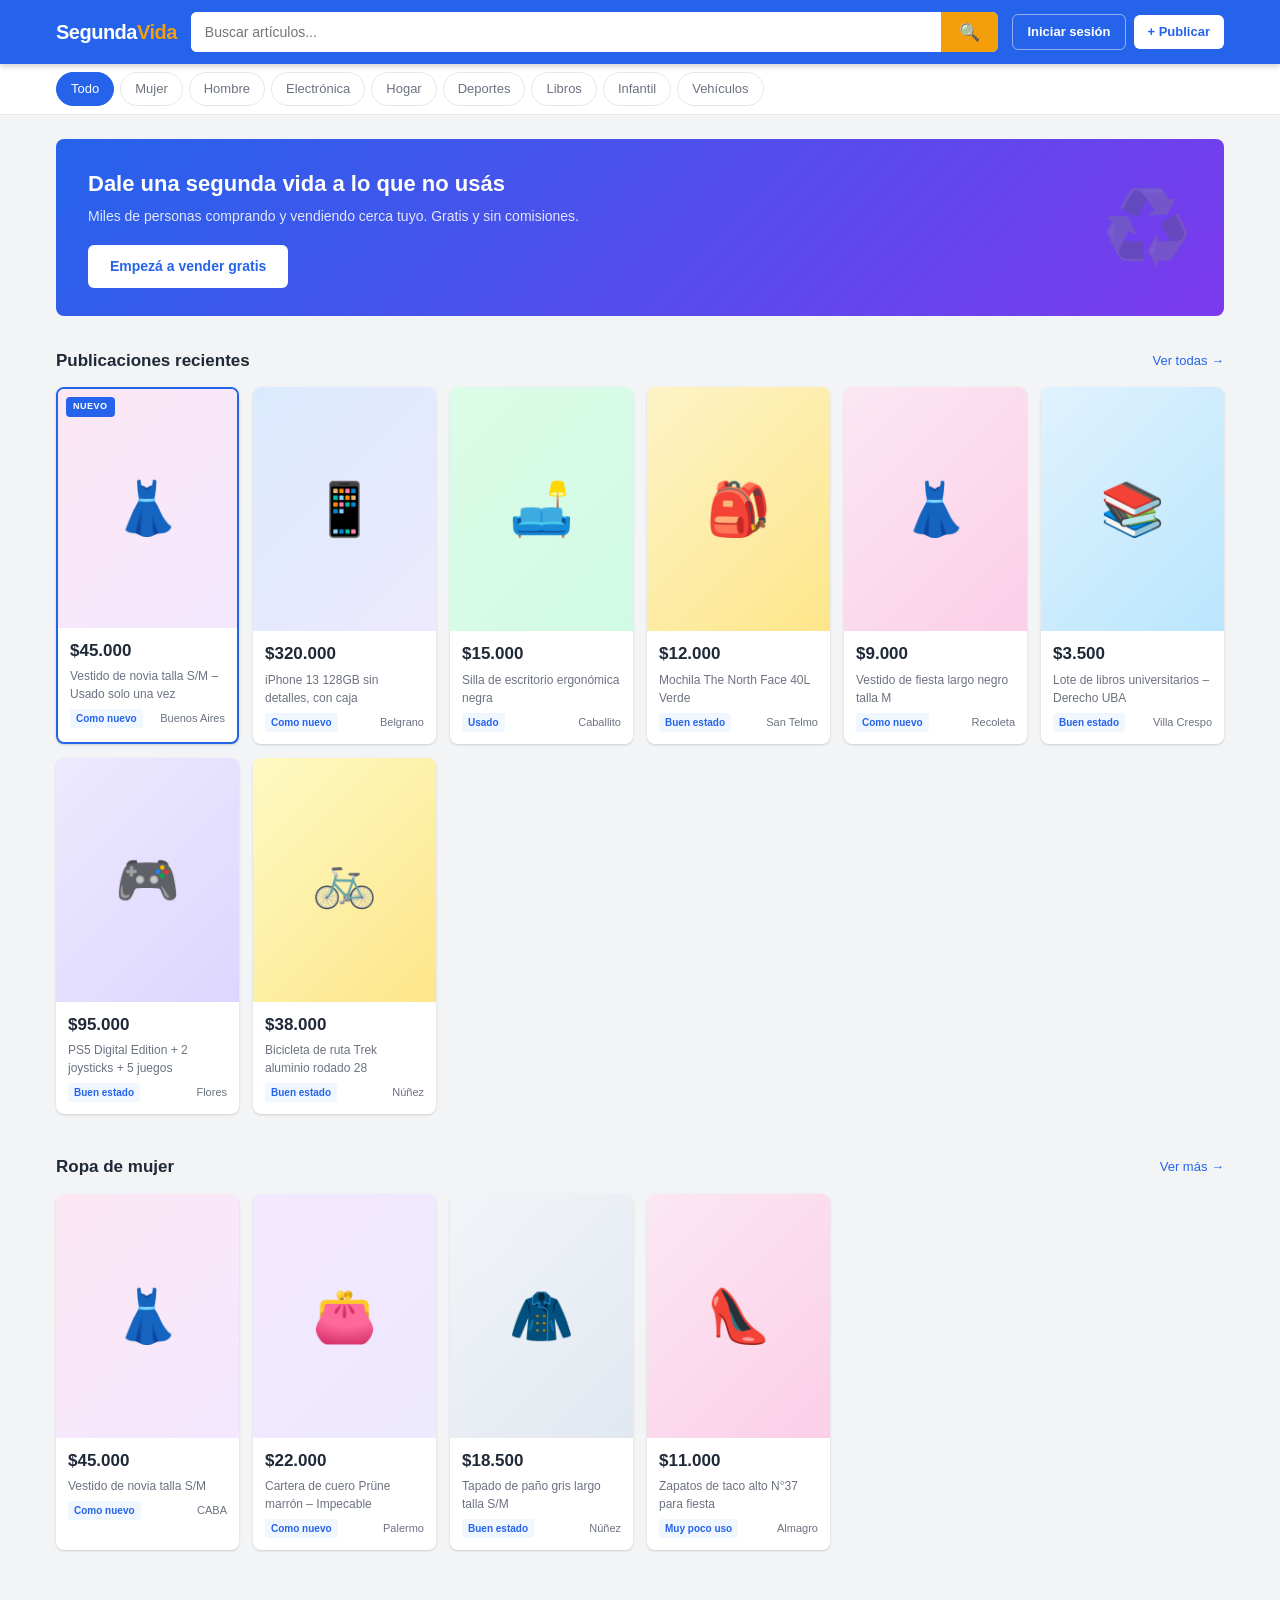
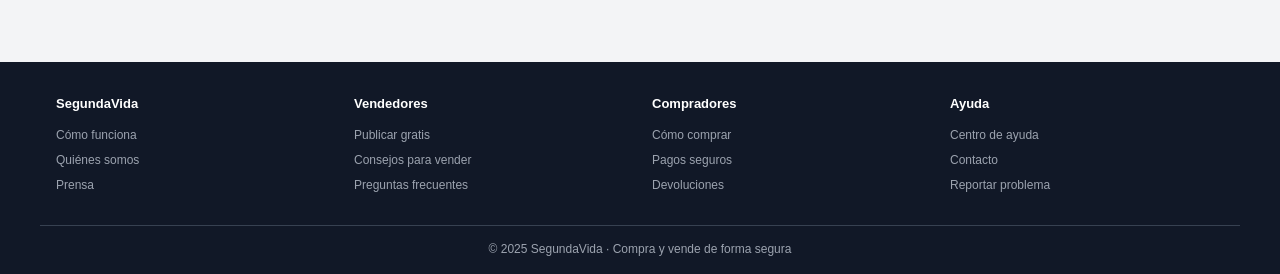
==== index.html @ 28a27d3c "Initial commit: SegundaVida marketplace" ====
<!DOCTYPE html>
<html lang="es">
<head>
  <meta charset="UTF-8">
  <meta name="viewport" content="width=device-width, initial-scale=1.0">
  <title>SegundaVida – Compra y vende lo que no usás</title>
  <link rel="stylesheet" href="css/style.css">
  <link rel="icon" href="data:image/svg+xml,<svg xmlns='http://www.w3.org/2000/svg' viewBox='0 0 100 100'><text y='.9em' font-size='90'>♻</text></svg>">
</head>
<body data-page="index">

  <!-- HEADER -->
  <header class="header">
    <div class="header-inner">
      <a href="index.html" class="logo">Segunda<span>Vida</span></a>
      <div class="search-bar">
        <input type="text" placeholder="Buscar artículos...">
        <button aria-label="Buscar">🔍</button>
      </div>
      <div class="header-actions">
        <a href="#" class="btn-header btn-login">Iniciar sesión</a>
        <a href="publicar.html" class="btn-header btn-publish">+ Publicar</a>
      </div>
    </div>
  </header>

  <!-- CATEGORIES -->
  <nav class="categories" aria-label="Categorías">
    <div class="categories-inner">
      <a href="#" class="category-pill active">Todo</a>
      <a href="#" class="category-pill">Mujer</a>
      <a href="#" class="category-pill">Hombre</a>
      <a href="#" class="category-pill">Electrónica</a>
      <a href="#" class="category-pill">Hogar</a>
      <a href="#" class="category-pill">Deportes</a>
      <a href="#" class="category-pill">Libros</a>
      <a href="#" class="category-pill">Infantil</a>
      <a href="#" class="category-pill">Vehículos</a>
    </div>
  </nav>

  <!-- MAIN -->
  <main class="main">

    <!-- HERO BANNER -->
    <div class="hero-banner">
      <div class="hero-text">
        <h2>Dale una segunda vida a lo que no usás</h2>
        <p>Miles de personas comprando y vendiendo cerca tuyo. Gratis y sin comisiones.</p>
        <a href="publicar.html" class="btn-hero">Empezá a vender gratis</a>
      </div>
      <div class="hero-emoji">♻️</div>
    </div>

    <!-- RECENT LISTINGS -->
    <div class="section-header">
      <h2 class="section-title">Publicaciones recientes</h2>
      <a href="#" class="section-link">Ver todas →</a>
    </div>

    <div class="listing-grid">

      <!-- FEATURED: THE WEDDING DRESS -->
      <a href="vestido.html" class="listing-card featured">
        <div class="card-image-placeholder" style="background: linear-gradient(135deg, #fce7f3 0%, #f3e8ff 100%);">
          👗
        </div>
        <div class="card-body">
          <div class="card-price">$45.000</div>
          <div class="card-title">Vestido de novia talla S/M – Usado solo una vez</div>
          <div class="card-meta">
            <span class="card-condition">Como nuevo</span>
            <span>Buenos Aires</span>
          </div>
        </div>
      </a>

      <a href="#" class="listing-card">
        <div class="card-image-placeholder" style="background: linear-gradient(135deg, #dbeafe 0%, #ede9fe 100%);">📱</div>
        <div class="card-body">
          <div class="card-price">$320.000</div>
          <div class="card-title">iPhone 13 128GB sin detalles, con caja</div>
          <div class="card-meta">
            <span class="card-condition">Como nuevo</span>
            <span>Belgrano</span>
          </div>
        </div>
      </a>

      <a href="#" class="listing-card">
        <div class="card-image-placeholder" style="background: linear-gradient(135deg, #dcfce7 0%, #d1fae5 100%);">🛋️</div>
        <div class="card-body">
          <div class="card-price">$15.000</div>
          <div class="card-title">Silla de escritorio ergonómica negra</div>
          <div class="card-meta">
            <span class="card-condition">Usado</span>
            <span>Caballito</span>
          </div>
        </div>
      </a>

      <a href="#" class="listing-card">
        <div class="card-image-placeholder" style="background: linear-gradient(135deg, #fef3c7 0%, #fde68a 100%);">🎒</div>
        <div class="card-body">
          <div class="card-price">$12.000</div>
          <div class="card-title">Mochila The North Face 40L Verde</div>
          <div class="card-meta">
            <span class="card-condition">Buen estado</span>
            <span>San Telmo</span>
          </div>
        </div>
      </a>

      <a href="#" class="listing-card">
        <div class="card-image-placeholder" style="background: linear-gradient(135deg, #fce7f3 0%, #fbcfe8 100%);">👗</div>
        <div class="card-body">
          <div class="card-price">$9.000</div>
          <div class="card-title">Vestido de fiesta largo negro talla M</div>
          <div class="card-meta">
            <span class="card-condition">Como nuevo</span>
            <span>Recoleta</span>
          </div>
        </div>
      </a>

      <a href="#" class="listing-card">
        <div class="card-image-placeholder" style="background: linear-gradient(135deg, #e0f2fe 0%, #bae6fd 100%);">📚</div>
        <div class="card-body">
          <div class="card-price">$3.500</div>
          <div class="card-title">Lote de libros universitarios – Derecho UBA</div>
          <div class="card-meta">
            <span class="card-condition">Buen estado</span>
            <span>Villa Crespo</span>
          </div>
        </div>
      </a>

      <a href="#" class="listing-card">
        <div class="card-image-placeholder" style="background: linear-gradient(135deg, #ede9fe 0%, #ddd6fe 100%);">🎮</div>
        <div class="card-body">
          <div class="card-price">$95.000</div>
          <div class="card-title">PS5 Digital Edition + 2 joysticks + 5 juegos</div>
          <div class="card-meta">
            <span class="card-condition">Buen estado</span>
            <span>Flores</span>
          </div>
        </div>
      </a>

      <a href="#" class="listing-card">
        <div class="card-image-placeholder" style="background: linear-gradient(135deg, #fef9c3 0%, #fde68a 100%);">🚲</div>
        <div class="card-body">
          <div class="card-price">$38.000</div>
          <div class="card-title">Bicicleta de ruta Trek aluminio rodado 28</div>
          <div class="card-meta">
            <span class="card-condition">Buen estado</span>
            <span>Núñez</span>
          </div>
        </div>
      </a>

    </div>

    <!-- ROPA DE MUJER SECTION -->
    <div class="section-header">
      <h2 class="section-title">Ropa de mujer</h2>
      <a href="#" class="section-link">Ver más →</a>
    </div>

    <div class="listing-grid">

      <a href="vestido.html" class="listing-card">
        <div class="card-image-placeholder" style="background: linear-gradient(135deg, #fce7f3 0%, #f3e8ff 100%);">👗</div>
        <div class="card-body">
          <div class="card-price">$45.000</div>
          <div class="card-title">Vestido de novia talla S/M</div>
          <div class="card-meta">
            <span class="card-condition">Como nuevo</span>
            <span>CABA</span>
          </div>
        </div>
      </a>

      <a href="#" class="listing-card">
        <div class="card-image-placeholder" style="background: linear-gradient(135deg, #f3e8ff 0%, #ede9fe 100%);">👛</div>
        <div class="card-body">
          <div class="card-price">$22.000</div>
          <div class="card-title">Cartera de cuero Prüne marrón – Impecable</div>
          <div class="card-meta">
            <span class="card-condition">Como nuevo</span>
            <span>Palermo</span>
          </div>
        </div>
      </a>

      <a href="#" class="listing-card">
        <div class="card-image-placeholder" style="background: linear-gradient(135deg, #f1f5f9 0%, #e2e8f0 100%);">🧥</div>
        <div class="card-body">
          <div class="card-price">$18.500</div>
          <div class="card-title">Tapado de paño gris largo talla S/M</div>
          <div class="card-meta">
            <span class="card-condition">Buen estado</span>
            <span>Núñez</span>
          </div>
        </div>
      </a>

      <a href="#" class="listing-card">
        <div class="card-image-placeholder" style="background: linear-gradient(135deg, #fce7f3 0%, #fbcfe8 100%);">👠</div>
        <div class="card-body">
          <div class="card-price">$11.000</div>
          <div class="card-title">Zapatos de taco alto N°37 para fiesta</div>
          <div class="card-meta">
            <span class="card-condition">Muy poco uso</span>
            <span>Almagro</span>
          </div>
        </div>
      </a>

    </div>
  </main>

  <!-- FOOTER -->
  <footer class="footer">
    <div class="footer-inner">
      <div class="footer-col">
        <h4>SegundaVida</h4>
        <a href="#">Cómo funciona</a>
        <a href="#">Quiénes somos</a>
        <a href="#">Prensa</a>
      </div>
      <div class="footer-col">
        <h4>Vendedores</h4>
        <a href="publicar.html">Publicar gratis</a>
        <a href="#">Consejos para vender</a>
        <a href="#">Preguntas frecuentes</a>
      </div>
      <div class="footer-col">
        <h4>Compradores</h4>
        <a href="#">Cómo comprar</a>
        <a href="#">Pagos seguros</a>
        <a href="#">Devoluciones</a>
      </div>
      <div class="footer-col">
        <h4>Ayuda</h4>
        <a href="#">Centro de ayuda</a>
        <a href="#">Contacto</a>
        <a href="#">Reportar problema</a>
      </div>
    </div>
    <div class="footer-bottom">
      © 2025 SegundaVida · Compra y vende de forma segura
    </div>
  </footer>

  <script src="js/app.js"></script>
</body>
</html>
---- css/style.css ----
*, *::before, *::after {
  box-sizing: border-box;
  margin: 0;
  padding: 0;
}

:root {
  --primary: #2563eb;
  --primary-dark: #1d4ed8;
  --accent: #f59e0b;
  --like: #ef4444;
  --success: #10b981;
  --text: #1f2937;
  --text-muted: #6b7280;
  --border: #e5e7eb;
  --bg: #f3f4f6;
  --card: #ffffff;
  --radius: 8px;
  --shadow: 0 1px 3px rgba(0,0,0,0.1), 0 1px 2px rgba(0,0,0,0.06);
  --shadow-md: 0 4px 12px rgba(0,0,0,0.1);
}

body {
  font-family: -apple-system, BlinkMacSystemFont, 'Segoe UI', Roboto, sans-serif;
  background: var(--bg);
  color: var(--text);
  line-height: 1.5;
}

/* ── HEADER ─────────────────────────────── */
.header {
  background: var(--primary);
  padding: 12px 0;
  position: sticky;
  top: 0;
  z-index: 100;
  box-shadow: 0 2px 6px rgba(0,0,0,0.2);
}

.header-inner {
  max-width: 1200px;
  margin: 0 auto;
  padding: 0 16px;
  display: flex;
  align-items: center;
  gap: 14px;
}

.logo {
  color: white;
  font-size: 20px;
  font-weight: 800;
  text-decoration: none;
  white-space: nowrap;
  letter-spacing: -0.5px;
}
.logo span { color: var(--accent); }

.search-bar {
  flex: 1;
  display: flex;
  background: white;
  border-radius: 6px;
  overflow: hidden;
  height: 40px;
}
.search-bar input {
  flex: 1;
  border: none;
  padding: 0 14px;
  font-size: 14px;
  outline: none;
  color: var(--text);
}
.search-bar button {
  background: var(--accent);
  border: none;
  padding: 0 18px;
  cursor: pointer;
  font-size: 17px;
}

.header-actions {
  display: flex;
  gap: 8px;
  align-items: center;
}

.btn-header {
  padding: 7px 14px;
  border-radius: 6px;
  border: none;
  cursor: pointer;
  font-size: 13px;
  font-weight: 600;
  text-decoration: none;
  white-space: nowrap;
}
.btn-login {
  background: transparent;
  color: white;
  border: 1px solid rgba(255,255,255,0.5);
}
.btn-login:hover { background: rgba(255,255,255,0.1); }
.btn-publish {
  background: white;
  color: var(--primary);
}
.btn-publish:hover { background: #f0f7ff; }

/* ── CATEGORIES ─────────────────────────── */
.categories {
  background: white;
  border-bottom: 1px solid var(--border);
  overflow-x: auto;
  scrollbar-width: none;
}
.categories::-webkit-scrollbar { display: none; }

.categories-inner {
  max-width: 1200px;
  margin: 0 auto;
  padding: 8px 16px;
  display: flex;
  gap: 6px;
}

.category-pill {
  padding: 6px 14px;
  border-radius: 20px;
  border: 1px solid var(--border);
  background: white;
  cursor: pointer;
  font-size: 13px;
  white-space: nowrap;
  color: var(--text-muted);
  text-decoration: none;
  transition: all 0.18s;
}
.category-pill:hover,
.category-pill.active {
  background: var(--primary);
  color: white;
  border-color: var(--primary);
}

/* ── MAIN ───────────────────────────────── */
.main {
  max-width: 1200px;
  margin: 0 auto;
  padding: 24px 16px;
}

/* ── SECTION HEADER ─────────────────────── */
.section-header {
  display: flex;
  justify-content: space-between;
  align-items: center;
  margin-bottom: 14px;
}
.section-title {
  font-size: 17px;
  font-weight: 700;
}
.section-link {
  font-size: 13px;
  color: var(--primary);
  text-decoration: none;
}
.section-link:hover { text-decoration: underline; }

/* ── HERO BANNER ────────────────────────── */
.hero-banner {
  background: linear-gradient(135deg, #2563eb 0%, #7c3aed 100%);
  border-radius: var(--radius);
  padding: 28px 32px;
  margin-bottom: 32px;
  color: white;
  display: flex;
  align-items: center;
  justify-content: space-between;
  gap: 16px;
}
.hero-text h2 {
  font-size: 22px;
  font-weight: 800;
  margin-bottom: 6px;
}
.hero-text p {
  font-size: 14px;
  opacity: 0.85;
  margin-bottom: 18px;
}
.btn-hero {
  display: inline-block;
  background: white;
  color: var(--primary);
  padding: 11px 22px;
  border-radius: 6px;
  font-weight: 700;
  font-size: 14px;
  text-decoration: none;
  transition: transform 0.15s;
}
.btn-hero:hover { transform: translateY(-1px); }
.hero-emoji { font-size: 72px; opacity: 0.2; user-select: none; }

/* ── LISTING GRID ───────────────────────── */
.listing-grid {
  display: grid;
  grid-template-columns: repeat(auto-fill, minmax(180px, 1fr));
  gap: 14px;
  margin-bottom: 40px;
}

.listing-card {
  background: var(--card);
  border-radius: var(--radius);
  overflow: hidden;
  box-shadow: var(--shadow);
  cursor: pointer;
  text-decoration: none;
  color: var(--text);
  transition: transform 0.2s, box-shadow 0.2s;
  display: block;
  position: relative;
}
.listing-card:hover {
  transform: translateY(-3px);
  box-shadow: var(--shadow-md);
}

.listing-card.featured {
  border: 2px solid var(--primary);
}
.listing-card.featured::before {
  content: "NUEVO";
  position: absolute;
  top: 8px;
  left: 8px;
  background: var(--primary);
  color: white;
  font-size: 9px;
  font-weight: 800;
  letter-spacing: 0.5px;
  padding: 3px 7px;
  border-radius: 4px;
  z-index: 1;
}

.card-image-placeholder {
  width: 100%;
  aspect-ratio: 3/4;
  display: flex;
  align-items: center;
  justify-content: center;
  font-size: 52px;
}

.card-body { padding: 10px 12px 12px; }

.card-price {
  font-size: 17px;
  font-weight: 800;
  color: var(--text);
  margin-bottom: 4px;
}

.card-title {
  font-size: 12px;
  color: var(--text-muted);
  margin-bottom: 6px;
  display: -webkit-box;
  -webkit-line-clamp: 2;
  -webkit-box-orient: vertical;
  overflow: hidden;
}

.card-meta {
  font-size: 11px;
  color: var(--text-muted);
  display: flex;
  justify-content: space-between;
  align-items: center;
}

.card-condition {
  display: inline-block;
  font-size: 10px;
  padding: 2px 6px;
  border-radius: 3px;
  background: #f0f7ff;
  color: var(--primary);
  font-weight: 600;
}

/* ── BREADCRUMB ─────────────────────────── */
.breadcrumb {
  max-width: 1200px;
  margin: 0 auto;
  padding: 14px 16px;
  font-size: 13px;
  color: var(--text-muted);
}
.breadcrumb a {
  color: var(--primary);
  text-decoration: none;
}
.breadcrumb a:hover { text-decoration: underline; }
.breadcrumb span { margin: 0 6px; }

/* ── FORM PAGE ──────────────────────────── */
.form-page {
  max-width: 720px;
  margin: 0 auto;
  padding: 0 16px 40px;
}

.page-title {
  font-size: 22px;
  font-weight: 700;
  margin-bottom: 20px;
}

.form-card {
  background: var(--card);
  border-radius: var(--radius);
  padding: 22px;
  margin-bottom: 14px;
  box-shadow: var(--shadow);
}
.form-card h3 {
  font-size: 15px;
  font-weight: 700;
  margin-bottom: 18px;
  padding-bottom: 10px;
  border-bottom: 1px solid var(--border);
}

.form-group { margin-bottom: 18px; }
.form-group:last-child { margin-bottom: 0; }

.form-label {
  display: block;
  font-size: 13px;
  font-weight: 600;
  color: var(--text);
  margin-bottom: 6px;
}
.required-mark { color: var(--like); }

.form-input,
.form-select,
.form-textarea {
  width: 100%;
  padding: 10px 13px;
  border: 1px solid var(--border);
  border-radius: 6px;
  font-size: 14px;
  color: var(--text);
  background: white;
  transition: border-color 0.2s, box-shadow 0.2s;
  font-family: inherit;
}
.form-input:focus,
.form-select:focus,
.form-textarea:focus {
  outline: none;
  border-color: var(--primary);
  box-shadow: 0 0 0 3px rgba(37,99,235,0.1);
}
.form-textarea {
  resize: vertical;
  min-height: 110px;
}

.form-hint {
  font-size: 11px;
  color: var(--text-muted);
  margin-top: 4px;
}

.price-input-wrap {
  display: flex;
  align-items: center;
  border: 1px solid var(--border);
  border-radius: 6px;
  overflow: hidden;
  background: white;
  transition: border-color 0.2s, box-shadow 0.2s;
}
.price-input-wrap:focus-within {
  border-color: var(--primary);
  box-shadow: 0 0 0 3px rgba(37,99,235,0.1);
}
.price-currency {
  padding: 10px 12px;
  background: var(--bg);
  color: var(--text-muted);
  font-size: 14px;
  font-weight: 600;
  border-right: 1px solid var(--border);
}
.price-input-wrap .form-input {
  border: none;
  box-shadow: none;
}
.price-input-wrap .form-input:focus { box-shadow: none; }

/* PHOTO UPLOAD */
.photo-upload-grid {
  display: grid;
  grid-template-columns: repeat(4, 1fr);
  gap: 10px;
}

.photo-slot {
  aspect-ratio: 3/4;
  border: 2px dashed var(--border);
  border-radius: 6px;
  display: flex;
  flex-direction: column;
  align-items: center;
  justify-content: center;
  cursor: pointer;
  transition: all 0.2s;
  position: relative;
  overflow: hidden;
  background: var(--bg);
}
.photo-slot:hover {
  border-color: var(--primary);
  background: #f0f7ff;
}
.photo-slot.has-photo {
  border-style: solid;
  border-color: var(--border);
}
.photo-slot img {
  width: 100%;
  height: 100%;
  object-fit: cover;
  position: absolute;
  inset: 0;
}
.photo-slot-icon { font-size: 24px; margin-bottom: 4px; }
.photo-slot-text { font-size: 10px; color: var(--text-muted); text-align: center; line-height: 1.3; }
.photo-slot:first-child .photo-slot-text::after {
  content: "\A(principal)";
  white-space: pre;
  display: block;
  font-weight: 700;
  color: var(--primary);
}
.photo-input { display: none; }

/* CONDITION OPTIONS */
.condition-options {
  display: flex;
  gap: 8px;
  flex-wrap: wrap;
}
.condition-option { flex: 1; min-width: 100px; }
.condition-option input[type="radio"] { display: none; }
.condition-option label {
  display: block;
  padding: 9px 12px;
  border: 1.5px solid var(--border);
  border-radius: 6px;
  cursor: pointer;
  text-align: center;
  font-size: 13px;
  transition: all 0.18s;
}
.condition-option input:checked + label {
  border-color: var(--primary);
  background: #eff6ff;
  color: var(--primary);
  font-weight: 700;
}

/* SUBMIT BUTTON */
.btn-submit {
  width: 100%;
  padding: 15px;
  background: var(--primary);
  color: white;
  border: none;
  border-radius: 8px;
  font-size: 15px;
  font-weight: 700;
  cursor: pointer;
  transition: background 0.2s, transform 0.1s;
  margin-top: 6px;
}
.btn-submit:hover { background: var(--primary-dark); }
.btn-submit:active { transform: scale(0.99); }

/* ── LISTING DETAIL ─────────────────────── */
.listing-detail-wrap {
  max-width: 1200px;
  margin: 0 auto;
  padding: 0 16px 48px;
}

.listing-detail {
  display: grid;
  grid-template-columns: 1fr 370px;
  gap: 24px;
  align-items: start;
}

/* Gallery */
.gallery-main {
  width: 100%;
  aspect-ratio: 4/5;
  border-radius: var(--radius);
  overflow: hidden;
  background: #f0f0f0;
  margin-bottom: 10px;
  cursor: zoom-in;
}
.gallery-main img {
  width: 100%;
  height: 100%;
  object-fit: cover;
  transition: transform 0.3s;
}
.gallery-main:hover img { transform: scale(1.03); }

.gallery-thumbs {
  display: flex;
  gap: 8px;
}
.gallery-thumb {
  width: 68px;
  height: 85px;
  border-radius: 5px;
  overflow: hidden;
  cursor: pointer;
  border: 2px solid transparent;
  transition: border-color 0.18s;
  flex-shrink: 0;
}
.gallery-thumb.active { border-color: var(--primary); }
.gallery-thumb img {
  width: 100%;
  height: 100%;
  object-fit: cover;
}
.gallery-thumb-placeholder {
  width: 100%;
  height: 100%;
  display: flex;
  align-items: center;
  justify-content: center;
  font-size: 24px;
}

/* Listing info card */
.listing-info-card {
  background: var(--card);
  border-radius: var(--radius);
  padding: 22px;
  box-shadow: var(--shadow);
  position: sticky;
  top: 78px;
}

.listing-price {
  font-size: 30px;
  font-weight: 800;
  color: var(--text);
  margin-bottom: 4px;
}
.listing-title {
  font-size: 18px;
  font-weight: 600;
  color: var(--text);
  margin-bottom: 10px;
  line-height: 1.4;
}

.listing-meta-row {
  display: flex;
  gap: 14px;
  font-size: 13px;
  color: var(--text-muted);
  margin-bottom: 14px;
  flex-wrap: wrap;
}
.listing-meta-row span { display: flex; align-items: center; gap: 4px; }

.listing-stats {
  display: flex;
  gap: 16px;
  font-size: 12px;
  color: var(--text-muted);
  margin-bottom: 16px;
  padding-bottom: 16px;
  border-bottom: 1px solid var(--border);
}
.listing-stats strong { color: var(--text); font-weight: 700; }

.listing-condition-badge {
  display: inline-block;
  padding: 4px 12px;
  background: #eff6ff;
  color: var(--primary);
  border-radius: 20px;
  font-size: 12px;
  font-weight: 600;
  margin-bottom: 16px;
}

.btn-contact {
  display: block;
  width: 100%;
  padding: 13px;
  background: var(--primary);
  color: white;
  border: none;
  border-radius: 8px;
  font-size: 15px;
  font-weight: 700;
  cursor: pointer;
  text-align: center;
  text-decoration: none;
  margin-bottom: 9px;
  transition: background 0.2s;
}
.btn-contact:hover { background: var(--primary-dark); }

.btn-favorite {
  display: flex;
  align-items: center;
  justify-content: center;
  gap: 8px;
  width: 100%;
  padding: 11px;
  background: white;
  color: var(--text);
  border: 1.5px solid var(--border);
  border-radius: 8px;
  font-size: 14px;
  font-weight: 600;
  cursor: pointer;
  transition: all 0.2s;
  margin-bottom: 9px;
}
.btn-favorite:hover { border-color: var(--like); color: var(--like); }
.btn-favorite.active {
  color: var(--like);
  border-color: var(--like);
  background: #fff5f5;
}
.heart-icon { font-size: 17px; transition: transform 0.3s; }
.btn-favorite.active .heart-icon { transform: scale(1.15); }

.btn-share {
  display: flex;
  align-items: center;
  justify-content: center;
  gap: 6px;
  width: 100%;
  padding: 10px;
  background: white;
  color: var(--text-muted);
  border: 1px solid var(--border);
  border-radius: 8px;
  font-size: 13px;
  cursor: pointer;
  transition: all 0.2s;
}
.btn-share:hover { color: var(--primary); border-color: var(--primary); }

/* Seller card */
.seller-card {
  background: var(--card);
  border-radius: var(--radius);
  padding: 18px 22px;
  box-shadow: var(--shadow);
  margin-top: 14px;
}
.seller-info {
  display: flex;
  align-items: center;
  gap: 12px;
  margin-bottom: 10px;
}
.seller-avatar {
  width: 46px;
  height: 46px;
  border-radius: 50%;
  background: linear-gradient(135deg, #667eea, #764ba2);
  display: flex;
  align-items: center;
  justify-content: center;
  font-size: 22px;
  color: white;
  font-weight: 700;
  flex-shrink: 0;
}
.seller-name { font-size: 14px; font-weight: 700; }
.seller-meta { font-size: 12px; color: var(--text-muted); }
.seller-rating { color: var(--accent); font-size: 13px; margin-top: 2px; }

.seller-badge {
  display: inline-flex;
  align-items: center;
  gap: 5px;
  font-size: 12px;
  color: var(--success);
  font-weight: 600;
  padding: 4px 10px;
  background: #ecfdf5;
  border-radius: 20px;
}

/* Description */
.description-section {
  background: var(--card);
  border-radius: var(--radius);
  padding: 22px;
  box-shadow: var(--shadow);
  margin-top: 20px;
}
.description-section h3 {
  font-size: 16px;
  font-weight: 700;
  margin-bottom: 14px;
}
.description-section p {
  font-size: 14px;
  line-height: 1.8;
  color: var(--text);
  white-space: pre-line;
}

.details-table {
  width: 100%;
  border-collapse: collapse;
  margin-top: 20px;
}
.details-table td {
  padding: 9px 0;
  font-size: 13px;
  border-bottom: 1px solid var(--border);
}
.details-table td:first-child {
  color: var(--text-muted);
  width: 40%;
}
.details-table td:last-child { font-weight: 500; }

/* Related listings */
.related-section {
  margin-top: 36px;
}
.related-section .section-title { margin-bottom: 14px; }

/* ── CHAT MODAL ─────────────────────────── */
.modal-overlay {
  display: none;
  position: fixed;
  inset: 0;
  background: rgba(0,0,0,0.5);
  z-index: 1000;
  align-items: flex-end;
  justify-content: center;
}
.modal-overlay.open { display: flex; }

.chat-modal {
  background: white;
  border-radius: 16px 16px 0 0;
  width: 100%;
  max-width: 500px;
  padding: 24px;
  animation: slideUp 0.28s ease;
}
@keyframes slideUp {
  from { transform: translateY(100%); }
  to   { transform: translateY(0); }
}
.chat-modal-header {
  display: flex;
  justify-content: space-between;
  align-items: flex-start;
  margin-bottom: 6px;
}
.chat-modal-header h3 { font-size: 17px; font-weight: 700; }
.btn-close-modal {
  background: none;
  border: none;
  font-size: 22px;
  cursor: pointer;
  color: var(--text-muted);
  line-height: 1;
}
.chat-modal p { font-size: 13px; color: var(--text-muted); margin-bottom: 16px; }
.chat-message-input {
  width: 100%;
  padding: 11px;
  border: 1px solid var(--border);
  border-radius: 8px;
  font-size: 14px;
  font-family: inherit;
  resize: none;
  height: 90px;
  margin-bottom: 12px;
}
.chat-message-input:focus { outline: none; border-color: var(--primary); }
.chat-modal-actions { display: flex; gap: 10px; }
.btn-cancel {
  flex: 1;
  padding: 11px;
  background: white;
  border: 1px solid var(--border);
  border-radius: 8px;
  font-size: 14px;
  cursor: pointer;
  font-weight: 600;
}
.btn-send {
  flex: 2;
  padding: 11px;
  background: var(--primary);
  color: white;
  border: none;
  border-radius: 8px;
  font-size: 14px;
  cursor: pointer;
  font-weight: 700;
}

/* ── SUCCESS OVERLAY ────────────────────── */
.success-overlay {
  display: none;
  position: fixed;
  inset: 0;
  background: white;
  z-index: 2000;
  flex-direction: column;
  align-items: center;
  justify-content: center;
  text-align: center;
  padding: 32px;
}
.success-overlay.show { display: flex; }

.success-icon {
  font-size: 80px;
  margin-bottom: 20px;
  animation: bounceIn 0.5s cubic-bezier(.36,.07,.19,.97);
}
@keyframes bounceIn {
  0%   { transform: scale(0) rotate(-10deg); }
  60%  { transform: scale(1.25) rotate(5deg); }
  100% { transform: scale(1) rotate(0deg); }
}
.success-title {
  font-size: 26px;
  font-weight: 800;
  margin-bottom: 10px;
}
.success-subtitle {
  font-size: 15px;
  color: var(--text-muted);
  max-width: 380px;
  margin-bottom: 28px;
  line-height: 1.6;
}
.btn-view-listing {
  padding: 14px 36px;
  background: var(--primary);
  color: white;
  border: none;
  border-radius: 8px;
  font-size: 15px;
  font-weight: 700;
  cursor: pointer;
  text-decoration: none;
  display: inline-block;
  transition: background 0.2s;
}
.btn-view-listing:hover { background: var(--primary-dark); }

/* ── FOOTER ─────────────────────────────── */
.footer {
  background: #111827;
  color: #9ca3af;
  padding: 32px 0 16px;
  margin-top: 48px;
}
.footer-inner {
  max-width: 1200px;
  margin: 0 auto;
  padding: 0 16px;
  display: grid;
  grid-template-columns: repeat(auto-fit, minmax(140px, 1fr));
  gap: 24px;
  margin-bottom: 24px;
}
.footer-col h4 {
  color: white;
  font-size: 13px;
  font-weight: 700;
  margin-bottom: 12px;
}
.footer-col a {
  display: block;
  color: #9ca3af;
  font-size: 12px;
  text-decoration: none;
  margin-bottom: 7px;
}
.footer-col a:hover { color: white; }
.footer-bottom {
  max-width: 1200px;
  margin: 0 auto;
  padding: 14px 16px 0;
  border-top: 1px solid #374151;
  font-size: 12px;
  text-align: center;
}

/* ── TOAST ──────────────────────────────── */
.toast {
  position: fixed;
  bottom: 24px;
  left: 50%;
  transform: translateX(-50%);
  background: #1f2937;
  color: white;
  padding: 12px 20px;
  border-radius: 8px;
  font-size: 13px;
  font-weight: 500;
  z-index: 9999;
  animation: fadeInUp 0.3s ease;
  max-width: 90vw;
  text-align: center;
  pointer-events: none;
}
@keyframes fadeInUp {
  from { opacity: 0; transform: translateX(-50%) translateY(10px); }
  to   { opacity: 1; transform: translateX(-50%) translateY(0); }
}

/* ── RESPONSIVE ─────────────────────────── */
@media (max-width: 900px) {
  .listing-detail {
    grid-template-columns: 1fr;
  }
  .listing-info-card { position: static; }
}

@media (max-width: 600px) {
  .hero-banner { flex-direction: column; text-align: center; }
  .hero-emoji { display: none; }
  .listing-grid { grid-template-columns: repeat(2, 1fr); }
  .photo-upload-grid { grid-template-columns: repeat(2, 1fr); }
  .header-actions .btn-login { display: none; }
  .condition-options { flex-direction: column; }
  .condition-option { min-width: auto; }
}
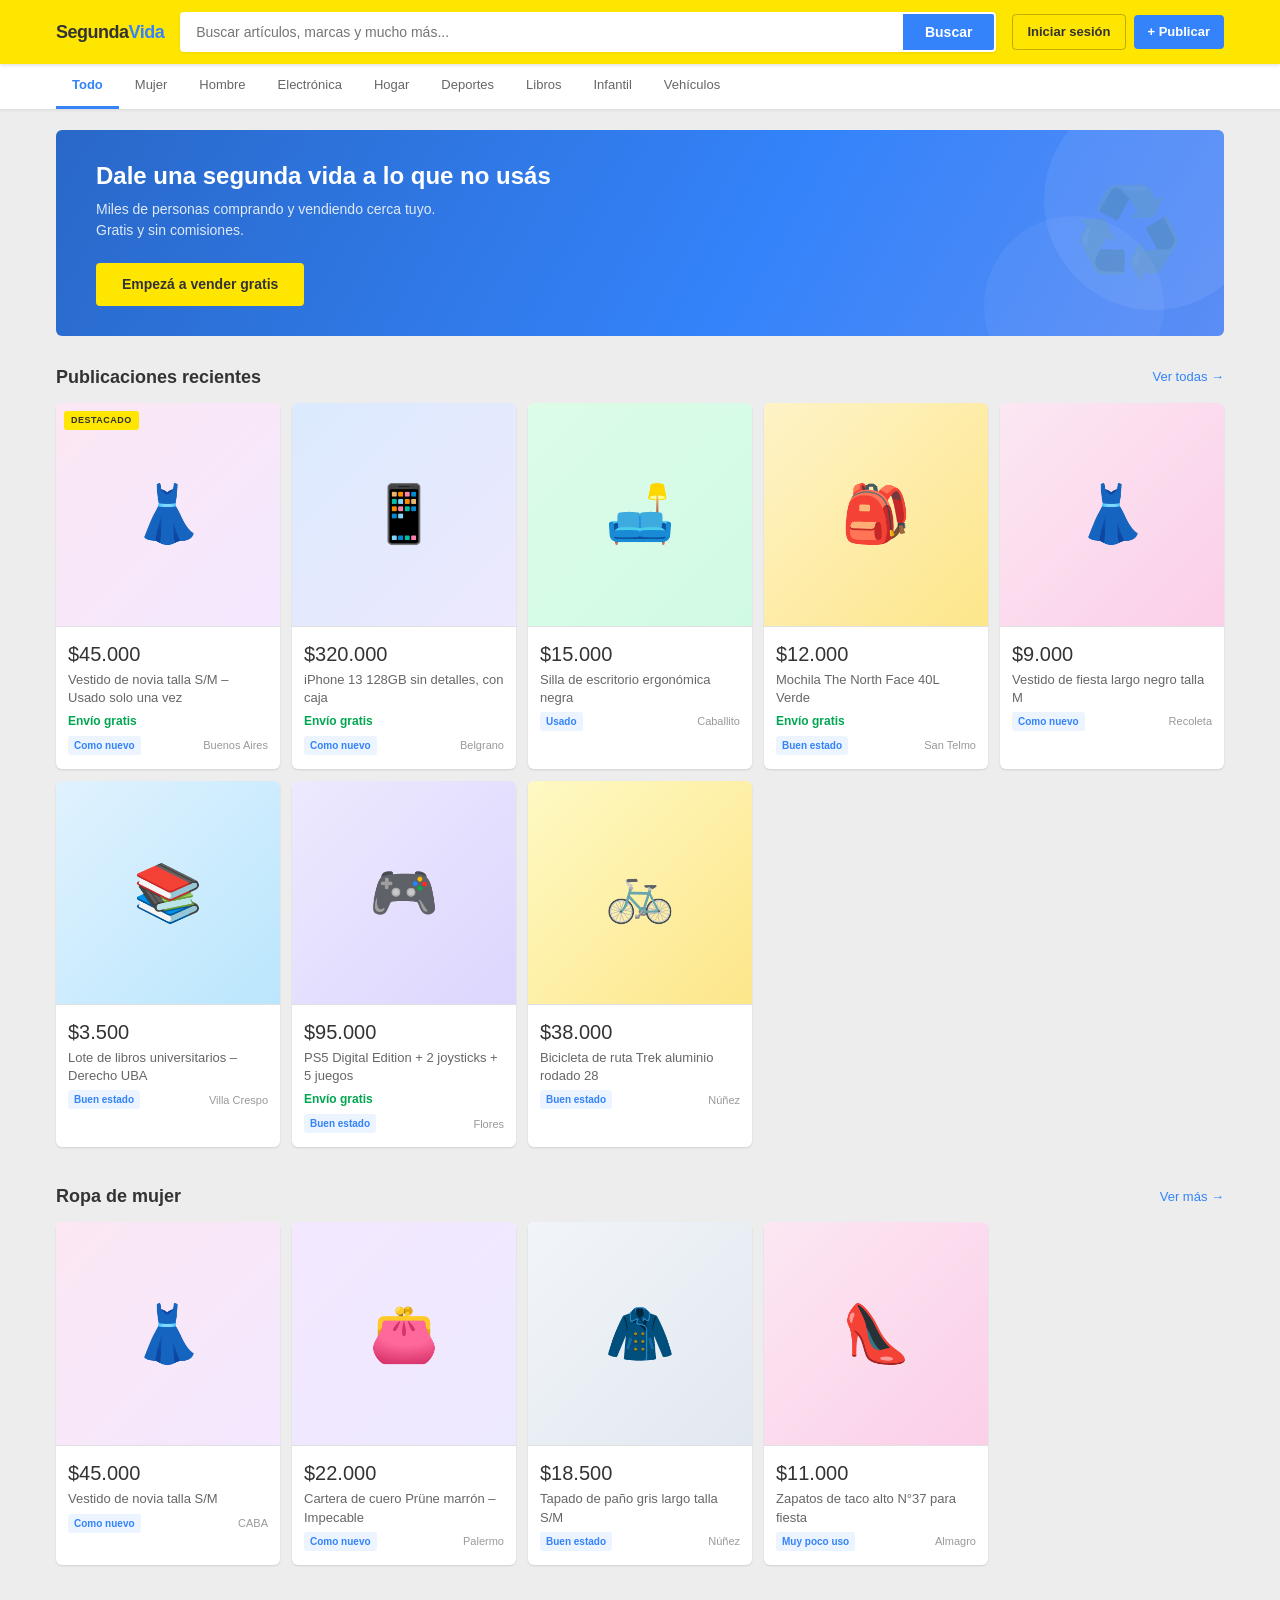
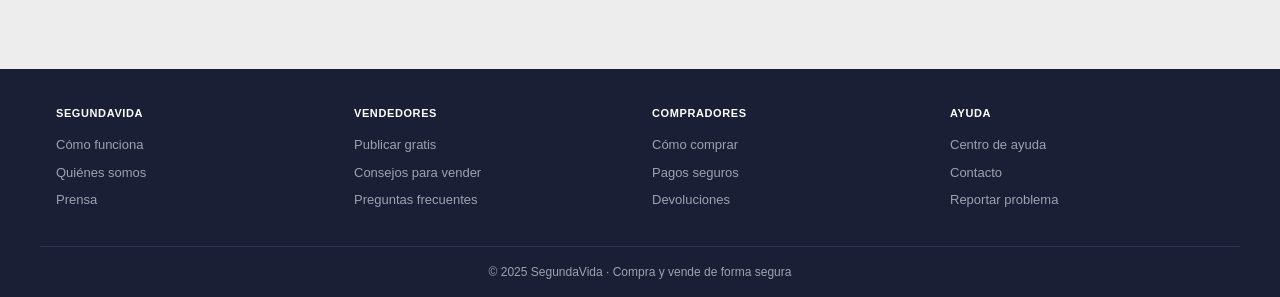
==== commit 8751c78d: "UI overhaul: MercadoLibre-inspired redesign - Yellow header, blue CTAs, green shipping labels - Cate" ====
--- a/index.html
+++ b/index.html
@@ -14,8 +14,8 @@
     <div class="header-inner">
       <a href="index.html" class="logo">Segunda<span>Vida</span></a>
       <div class="search-bar">
-        <input type="text" placeholder="Buscar artículos...">
-        <button aria-label="Buscar">🔍</button>
+        <input type="text" placeholder="Buscar artículos, marcas y mucho más...">
+        <button aria-label="Buscar">Buscar</button>
       </div>
       <div class="header-actions">
         <a href="#" class="btn-header btn-login">Iniciar sesión</a>
@@ -62,12 +62,11 @@
 
       <!-- FEATURED: THE WEDDING DRESS -->
       <a href="vestido.html" class="listing-card featured">
-        <div class="card-image-placeholder" style="background: linear-gradient(135deg, #fce7f3 0%, #f3e8ff 100%);">
-          👗
-        </div>
+        <div class="card-image-placeholder" style="background: linear-gradient(135deg, #fce7f3 0%, #f3e8ff 100%);">👗</div>
         <div class="card-body">
           <div class="card-price">$45.000</div>
           <div class="card-title">Vestido de novia talla S/M – Usado solo una vez</div>
+          <div class="card-shipping">Envío gratis</div>
           <div class="card-meta">
             <span class="card-condition">Como nuevo</span>
             <span>Buenos Aires</span>
@@ -80,6 +79,7 @@
         <div class="card-body">
           <div class="card-price">$320.000</div>
           <div class="card-title">iPhone 13 128GB sin detalles, con caja</div>
+          <div class="card-shipping">Envío gratis</div>
           <div class="card-meta">
             <span class="card-condition">Como nuevo</span>
             <span>Belgrano</span>
@@ -104,6 +104,7 @@
         <div class="card-body">
           <div class="card-price">$12.000</div>
           <div class="card-title">Mochila The North Face 40L Verde</div>
+          <div class="card-shipping">Envío gratis</div>
           <div class="card-meta">
             <span class="card-condition">Buen estado</span>
             <span>San Telmo</span>
@@ -140,6 +141,7 @@
         <div class="card-body">
           <div class="card-price">$95.000</div>
           <div class="card-title">PS5 Digital Edition + 2 joysticks + 5 juegos</div>
+          <div class="card-shipping">Envío gratis</div>
           <div class="card-meta">
             <span class="card-condition">Buen estado</span>
             <span>Flores</span>
--- a/css/style.css
+++ b/css/style.css
@@ -5,19 +5,22 @@
 }
 
 :root {
-  --primary: #2563eb;
-  --primary-dark: #1d4ed8;
-  --accent: #f59e0b;
-  --like: #ef4444;
-  --success: #10b981;
-  --text: #1f2937;
-  --text-muted: #6b7280;
-  --border: #e5e7eb;
-  --bg: #f3f4f6;
-  --card: #ffffff;
-  --radius: 8px;
-  --shadow: 0 1px 3px rgba(0,0,0,0.1), 0 1px 2px rgba(0,0,0,0.06);
-  --shadow-md: 0 4px 12px rgba(0,0,0,0.1);
+  --yellow:      #FFE600;
+  --yellow-dark: #ECD900;
+  --blue:        #3483FA;
+  --blue-dark:   #2968C8;
+  --blue-light:  #EBF4FF;
+  --green:       #00A650;
+  --red:         #F23D4F;
+  --text:        #333333;
+  --text-muted:  #666666;
+  --text-light:  #999999;
+  --border:      #E0E0E0;
+  --bg:          #EDEDED;
+  --card:        #FFFFFF;
+  --radius:      6px;
+  --shadow:      0 1px 2px rgba(0,0,0,0.12);
+  --shadow-md:   0 4px 14px rgba(0,0,0,0.14);
 }
 
 body {
@@ -25,16 +28,17 @@
   background: var(--bg);
   color: var(--text);
   line-height: 1.5;
+  font-size: 14px;
 }
 
 /* ── HEADER ─────────────────────────────── */
 .header {
-  background: var(--primary);
+  background: var(--yellow);
   padding: 12px 0;
   position: sticky;
   top: 0;
   z-index: 100;
-  box-shadow: 0 2px 6px rgba(0,0,0,0.2);
+  box-shadow: 0 1px 4px rgba(0,0,0,0.15);
 }
 
 .header-inner {
@@ -43,27 +47,32 @@
   padding: 0 16px;
   display: flex;
   align-items: center;
-  gap: 14px;
+  gap: 16px;
 }
 
 .logo {
-  color: white;
-  font-size: 20px;
+  color: var(--text);
+  font-size: 18px;
   font-weight: 800;
   text-decoration: none;
   white-space: nowrap;
   letter-spacing: -0.5px;
-}
-.logo span { color: var(--accent); }
+  flex-shrink: 0;
+}
+.logo span { color: var(--blue); }
 
 .search-bar {
   flex: 1;
   display: flex;
   background: white;
-  border-radius: 6px;
+  border-radius: 4px;
   overflow: hidden;
   height: 40px;
-}
+  border: 2px solid transparent;
+  transition: border-color 0.2s;
+  box-shadow: 0 1px 3px rgba(0,0,0,0.08);
+}
+.search-bar:focus-within { border-color: var(--blue); }
 .search-bar input {
   flex: 1;
   border: none;
@@ -73,40 +82,46 @@
   color: var(--text);
 }
 .search-bar button {
-  background: var(--accent);
+  background: var(--blue);
   border: none;
-  padding: 0 18px;
-  cursor: pointer;
-  font-size: 17px;
-}
+  padding: 0 22px;
+  cursor: pointer;
+  font-size: 14px;
+  font-weight: 600;
+  color: white;
+  transition: background 0.2s;
+  white-space: nowrap;
+}
+.search-bar button:hover { background: var(--blue-dark); }
 
 .header-actions {
   display: flex;
   gap: 8px;
   align-items: center;
-}
-
+  flex-shrink: 0;
+}
 .btn-header {
   padding: 7px 14px;
-  border-radius: 6px;
+  border-radius: 4px;
   border: none;
   cursor: pointer;
   font-size: 13px;
   font-weight: 600;
   text-decoration: none;
   white-space: nowrap;
+  transition: all 0.18s;
 }
 .btn-login {
   background: transparent;
+  color: var(--text);
+  border: 1px solid rgba(0,0,0,0.25);
+}
+.btn-login:hover { background: rgba(0,0,0,0.06); }
+.btn-publish {
+  background: var(--blue);
   color: white;
-  border: 1px solid rgba(255,255,255,0.5);
-}
-.btn-login:hover { background: rgba(255,255,255,0.1); }
-.btn-publish {
-  background: white;
-  color: var(--primary);
-}
-.btn-publish:hover { background: #f0f7ff; }
+}
+.btn-publish:hover { background: var(--blue-dark); }
 
 /* ── CATEGORIES ─────────────────────────── */
 .categories {
@@ -114,41 +129,45 @@
   border-bottom: 1px solid var(--border);
   overflow-x: auto;
   scrollbar-width: none;
+  box-shadow: 0 1px 3px rgba(0,0,0,0.06);
 }
 .categories::-webkit-scrollbar { display: none; }
 
 .categories-inner {
   max-width: 1200px;
   margin: 0 auto;
-  padding: 8px 16px;
-  display: flex;
-  gap: 6px;
-}
-
+  padding: 0 16px;
+  display: flex;
+  gap: 0;
+}
 .category-pill {
-  padding: 6px 14px;
-  border-radius: 20px;
-  border: 1px solid var(--border);
-  background: white;
+  padding: 11px 16px;
+  border-bottom: 3px solid transparent;
+  background: transparent;
   cursor: pointer;
   font-size: 13px;
   white-space: nowrap;
   color: var(--text-muted);
   text-decoration: none;
   transition: all 0.18s;
-}
-.category-pill:hover,
+  font-weight: 500;
+  border-radius: 0;
+}
+.category-pill:hover {
+  color: var(--blue);
+  border-bottom-color: var(--blue);
+}
 .category-pill.active {
-  background: var(--primary);
-  color: white;
-  border-color: var(--primary);
+  color: var(--blue);
+  border-bottom-color: var(--blue);
+  font-weight: 600;
 }
 
 /* ── MAIN ───────────────────────────────── */
 .main {
   max-width: 1200px;
   margin: 0 auto;
-  padding: 24px 16px;
+  padding: 20px 16px;
 }
 
 /* ── SECTION HEADER ─────────────────────── */
@@ -156,61 +175,97 @@
   display: flex;
   justify-content: space-between;
   align-items: center;
-  margin-bottom: 14px;
+  margin-bottom: 12px;
 }
 .section-title {
-  font-size: 17px;
-  font-weight: 700;
+  font-size: 18px;
+  font-weight: 700;
+  color: var(--text);
 }
 .section-link {
   font-size: 13px;
-  color: var(--primary);
+  color: var(--blue);
   text-decoration: none;
+  font-weight: 500;
 }
 .section-link:hover { text-decoration: underline; }
 
 /* ── HERO BANNER ────────────────────────── */
 .hero-banner {
-  background: linear-gradient(135deg, #2563eb 0%, #7c3aed 100%);
+  background: linear-gradient(120deg, #2968C8 0%, #3483FA 60%, #5B8DF5 100%);
   border-radius: var(--radius);
-  padding: 28px 32px;
-  margin-bottom: 32px;
+  padding: 30px 40px;
+  margin-bottom: 28px;
   color: white;
   display: flex;
   align-items: center;
   justify-content: space-between;
   gap: 16px;
+  overflow: hidden;
+  position: relative;
+}
+.hero-banner::before {
+  content: '';
+  position: absolute;
+  right: -40px;
+  top: -40px;
+  width: 220px;
+  height: 220px;
+  background: rgba(255,255,255,0.07);
+  border-radius: 50%;
+  pointer-events: none;
+}
+.hero-banner::after {
+  content: '';
+  position: absolute;
+  right: 60px;
+  bottom: -60px;
+  width: 180px;
+  height: 180px;
+  background: rgba(255,255,255,0.05);
+  border-radius: 50%;
+  pointer-events: none;
 }
 .hero-text h2 {
-  font-size: 22px;
+  font-size: 24px;
   font-weight: 800;
-  margin-bottom: 6px;
+  margin-bottom: 8px;
+  line-height: 1.3;
 }
 .hero-text p {
   font-size: 14px;
   opacity: 0.85;
-  margin-bottom: 18px;
+  margin-bottom: 22px;
+  max-width: 380px;
 }
 .btn-hero {
   display: inline-block;
-  background: white;
-  color: var(--primary);
-  padding: 11px 22px;
-  border-radius: 6px;
+  background: var(--yellow);
+  color: var(--text);
+  padding: 11px 26px;
+  border-radius: 4px;
   font-weight: 700;
   font-size: 14px;
   text-decoration: none;
-  transition: transform 0.15s;
-}
-.btn-hero:hover { transform: translateY(-1px); }
-.hero-emoji { font-size: 72px; opacity: 0.2; user-select: none; }
+  transition: background 0.15s, transform 0.15s;
+  position: relative;
+  z-index: 1;
+}
+.btn-hero:hover { background: var(--yellow-dark); transform: translateY(-1px); }
+.hero-emoji {
+  font-size: 88px;
+  opacity: 0.15;
+  user-select: none;
+  position: relative;
+  z-index: 1;
+}
 
 /* ── LISTING GRID ───────────────────────── */
 .listing-grid {
   display: grid;
-  grid-template-columns: repeat(auto-fill, minmax(180px, 1fr));
-  gap: 14px;
-  margin-bottom: 40px;
+  grid-template-columns: repeat(auto-fill, minmax(200px, 1fr));
+  gap: 12px;
+  margin-bottom: 36px;
 }
 
 .listing-card {
@@ -221,64 +276,70 @@
   cursor: pointer;
   text-decoration: none;
   color: var(--text);
-  transition: transform 0.2s, box-shadow 0.2s;
+  transition: box-shadow 0.2s, transform 0.2s;
   display: block;
   position: relative;
 }
 .listing-card:hover {
-  transform: translateY(-3px);
   box-shadow: var(--shadow-md);
-}
-
-.listing-card.featured {
-  border: 2px solid var(--primary);
-}
+  transform: translateY(-2px);
+}
+
 .listing-card.featured::before {
-  content: "NUEVO";
+  content: "DESTACADO";
   position: absolute;
   top: 8px;
   left: 8px;
-  background: var(--primary);
-  color: white;
+  background: var(--yellow);
+  color: var(--text);
   font-size: 9px;
   font-weight: 800;
   letter-spacing: 0.5px;
   padding: 3px 7px;
-  border-radius: 4px;
+  border-radius: 3px;
   z-index: 1;
 }
 
 .card-image-placeholder {
   width: 100%;
-  aspect-ratio: 3/4;
+  aspect-ratio: 1/1;
   display: flex;
   align-items: center;
   justify-content: center;
-  font-size: 52px;
-}
-
-.card-body { padding: 10px 12px 12px; }
+  font-size: 56px;
+  border-bottom: 1px solid var(--border);
+}
+
+.card-body { padding: 12px 12px 14px; }
 
 .card-price {
-  font-size: 17px;
-  font-weight: 800;
-  color: var(--text);
-  margin-bottom: 4px;
+  font-size: 20px;
+  font-weight: 500;
+  color: var(--text);
+  margin-bottom: 2px;
 }
 
 .card-title {
-  font-size: 12px;
+  font-size: 13px;
   color: var(--text-muted);
-  margin-bottom: 6px;
+  margin-bottom: 5px;
   display: -webkit-box;
   -webkit-line-clamp: 2;
   -webkit-box-orient: vertical;
   overflow: hidden;
+  line-height: 1.4;
+}
+
+.card-shipping {
+  font-size: 12px;
+  color: var(--green);
+  font-weight: 600;
+  margin-bottom: 6px;
 }
 
 .card-meta {
   font-size: 11px;
-  color: var(--text-muted);
+  color: var(--text-light);
   display: flex;
   justify-content: space-between;
   align-items: center;
@@ -289,8 +350,8 @@
   font-size: 10px;
   padding: 2px 6px;
   border-radius: 3px;
-  background: #f0f7ff;
-  color: var(--primary);
+  background: var(--blue-light);
+  color: var(--blue);
   font-weight: 600;
 }
 
@@ -299,15 +360,15 @@
   max-width: 1200px;
   margin: 0 auto;
   padding: 14px 16px;
-  font-size: 13px;
-  color: var(--text-muted);
+  font-size: 12px;
+  color: var(--text-light);
 }
 .breadcrumb a {
-  color: var(--primary);
+  color: var(--blue);
   text-decoration: none;
 }
 .breadcrumb a:hover { text-decoration: underline; }
-.breadcrumb span { margin: 0 6px; }
+.breadcrumb span { margin: 0 5px; }
 
 /* ── FORM PAGE ──────────────────────────── */
 .form-page {
@@ -320,13 +381,14 @@
   font-size: 22px;
   font-weight: 700;
   margin-bottom: 20px;
+  color: var(--text);
 }
 
 .form-card {
   background: var(--card);
   border-radius: var(--radius);
   padding: 22px;
-  margin-bottom: 14px;
+  margin-bottom: 12px;
   box-shadow: var(--shadow);
 }
 .form-card h3 {
@@ -335,6 +397,7 @@
   margin-bottom: 18px;
   padding-bottom: 10px;
   border-bottom: 1px solid var(--border);
+  color: var(--text);
 }
 
 .form-group { margin-bottom: 18px; }
@@ -347,7 +410,7 @@
   color: var(--text);
   margin-bottom: 6px;
 }
-.required-mark { color: var(--like); }
+.required-mark { color: var(--red); }
 
 .form-input,
 .form-select,
@@ -355,7 +418,7 @@
   width: 100%;
   padding: 10px 13px;
   border: 1px solid var(--border);
-  border-radius: 6px;
+  border-radius: 4px;
   font-size: 14px;
   color: var(--text);
   background: white;
@@ -366,8 +429,8 @@
 .form-select:focus,
 .form-textarea:focus {
   outline: none;
-  border-color: var(--primary);
-  box-shadow: 0 0 0 3px rgba(37,99,235,0.1);
+  border-color: var(--blue);
+  box-shadow: 0 0 0 3px rgba(52,131,250,0.12);
 }
 .form-textarea {
   resize: vertical;
@@ -376,22 +439,22 @@
 
 .form-hint {
   font-size: 11px;
-  color: var(--text-muted);
-  margin-top: 4px;
+  color: var(--text-light);
+  margin-top: 5px;
 }
 
 .price-input-wrap {
   display: flex;
   align-items: center;
   border: 1px solid var(--border);
-  border-radius: 6px;
+  border-radius: 4px;
   overflow: hidden;
   background: white;
   transition: border-color 0.2s, box-shadow 0.2s;
 }
 .price-input-wrap:focus-within {
-  border-color: var(--primary);
-  box-shadow: 0 0 0 3px rgba(37,99,235,0.1);
+  border-color: var(--blue);
+  box-shadow: 0 0 0 3px rgba(52,131,250,0.12);
 }
 .price-currency {
   padding: 10px 12px;
@@ -401,10 +464,7 @@
   font-weight: 600;
   border-right: 1px solid var(--border);
 }
-.price-input-wrap .form-input {
-  border: none;
-  box-shadow: none;
-}
+.price-input-wrap .form-input { border: none; box-shadow: none; }
 .price-input-wrap .form-input:focus { box-shadow: none; }
 
 /* PHOTO UPLOAD */
@@ -415,9 +475,9 @@
 }
 
 .photo-slot {
-  aspect-ratio: 3/4;
+  aspect-ratio: 1/1;
   border: 2px dashed var(--border);
-  border-radius: 6px;
+  border-radius: var(--radius);
   display: flex;
   flex-direction: column;
   align-items: center;
@@ -429,8 +489,8 @@
   background: var(--bg);
 }
 .photo-slot:hover {
-  border-color: var(--primary);
-  background: #f0f7ff;
+  border-color: var(--blue);
+  background: var(--blue-light);
 }
 .photo-slot.has-photo {
   border-style: solid;
@@ -444,13 +504,13 @@
   inset: 0;
 }
 .photo-slot-icon { font-size: 24px; margin-bottom: 4px; }
-.photo-slot-text { font-size: 10px; color: var(--text-muted); text-align: center; line-height: 1.3; }
+.photo-slot-text { font-size: 10px; color: var(--text-light); text-align: center; line-height: 1.3; }
 .photo-slot:first-child .photo-slot-text::after {
   content: "\A(principal)";
   white-space: pre;
   display: block;
   font-weight: 700;
-  color: var(--primary);
+  color: var(--blue);
 }
 .photo-input { display: none; }
 
@@ -466,16 +526,17 @@
   display: block;
   padding: 9px 12px;
   border: 1.5px solid var(--border);
-  border-radius: 6px;
+  border-radius: 4px;
   cursor: pointer;
   text-align: center;
   font-size: 13px;
   transition: all 0.18s;
+  color: var(--text-muted);
 }
 .condition-option input:checked + label {
-  border-color: var(--primary);
-  background: #eff6ff;
-  color: var(--primary);
+  border-color: var(--blue);
+  background: var(--blue-light);
+  color: var(--blue);
   font-weight: 700;
 }
 
@@ -483,17 +544,17 @@
 .btn-submit {
   width: 100%;
   padding: 15px;
-  background: var(--primary);
+  background: var(--blue);
   color: white;
   border: none;
-  border-radius: 8px;
+  border-radius: 4px;
   font-size: 15px;
   font-weight: 700;
   cursor: pointer;
   transition: background 0.2s, transform 0.1s;
   margin-top: 6px;
 }
-.btn-submit:hover { background: var(--primary-dark); }
+.btn-submit:hover { background: var(--blue-dark); }
 .btn-submit:active { transform: scale(0.99); }
 
 /* ── LISTING DETAIL ─────────────────────── */
@@ -505,49 +566,48 @@
 
 .listing-detail {
   display: grid;
-  grid-template-columns: 1fr 370px;
-  gap: 24px;
+  grid-template-columns: 1fr 360px;
+  gap: 16px;
   align-items: start;
 }
 
 /* Gallery */
 .gallery-main {
   width: 100%;
-  aspect-ratio: 4/5;
+  aspect-ratio: 1/1;
   border-radius: var(--radius);
   overflow: hidden;
-  background: #f0f0f0;
+  background: white;
   margin-bottom: 10px;
   cursor: zoom-in;
+  box-shadow: var(--shadow);
+  display: flex;
+  align-items: center;
+  justify-content: center;
 }
 .gallery-main img {
   width: 100%;
   height: 100%;
-  object-fit: cover;
+  object-fit: contain;
   transition: transform 0.3s;
 }
 .gallery-main:hover img { transform: scale(1.03); }
 
-.gallery-thumbs {
-  display: flex;
-  gap: 8px;
-}
+.gallery-thumbs { display: flex; gap: 8px; }
+
 .gallery-thumb {
-  width: 68px;
-  height: 85px;
-  border-radius: 5px;
+  width: 64px;
+  height: 64px;
+  border-radius: 4px;
   overflow: hidden;
   cursor: pointer;
-  border: 2px solid transparent;
+  border: 2px solid var(--border);
   transition: border-color 0.18s;
   flex-shrink: 0;
-}
-.gallery-thumb.active { border-color: var(--primary); }
-.gallery-thumb img {
-  width: 100%;
-  height: 100%;
-  object-fit: cover;
-}
+  background: white;
+}
+.gallery-thumb.active { border-color: var(--blue); }
+.gallery-thumb img { width: 100%; height: 100%; object-fit: cover; }
 .gallery-thumb-placeholder {
   width: 100%;
   height: 100%;
@@ -561,31 +621,41 @@
 .listing-info-card {
   background: var(--card);
   border-radius: var(--radius);
-  padding: 22px;
+  padding: 20px;
   box-shadow: var(--shadow);
   position: sticky;
-  top: 78px;
+  top: 72px;
+}
+
+.listing-condition-badge {
+  display: inline-block;
+  font-size: 12px;
+  color: var(--text-light);
+  margin-bottom: 6px;
+  font-weight: 500;
 }
 
 .listing-price {
-  font-size: 30px;
-  font-weight: 800;
-  color: var(--text);
-  margin-bottom: 4px;
-}
+  font-size: 34px;
+  font-weight: 400;
+  color: var(--text);
+  margin-bottom: 6px;
+  line-height: 1.2;
+}
+
 .listing-title {
-  font-size: 18px;
-  font-weight: 600;
-  color: var(--text);
-  margin-bottom: 10px;
-  line-height: 1.4;
+  font-size: 16px;
+  font-weight: 400;
+  color: var(--text);
+  margin-bottom: 16px;
+  line-height: 1.5;
 }
 
 .listing-meta-row {
   display: flex;
   gap: 14px;
-  font-size: 13px;
-  color: var(--text-muted);
+  font-size: 12px;
+  color: var(--text-light);
   margin-bottom: 14px;
   flex-wrap: wrap;
 }
@@ -595,41 +665,30 @@
   display: flex;
   gap: 16px;
   font-size: 12px;
-  color: var(--text-muted);
-  margin-bottom: 16px;
+  color: var(--text-light);
+  margin-bottom: 18px;
   padding-bottom: 16px;
   border-bottom: 1px solid var(--border);
 }
-.listing-stats strong { color: var(--text); font-weight: 700; }
-
-.listing-condition-badge {
-  display: inline-block;
-  padding: 4px 12px;
-  background: #eff6ff;
-  color: var(--primary);
-  border-radius: 20px;
-  font-size: 12px;
-  font-weight: 600;
-  margin-bottom: 16px;
-}
+.listing-stats strong { color: var(--text); font-weight: 600; }
 
 .btn-contact {
   display: block;
   width: 100%;
   padding: 13px;
-  background: var(--primary);
+  background: var(--blue);
   color: white;
   border: none;
-  border-radius: 8px;
+  border-radius: 4px;
   font-size: 15px;
-  font-weight: 700;
+  font-weight: 600;
   cursor: pointer;
   text-align: center;
   text-decoration: none;
-  margin-bottom: 9px;
+  margin-bottom: 10px;
   transition: background 0.2s;
 }
-.btn-contact:hover { background: var(--primary-dark); }
+.btn-contact:hover { background: var(--blue-dark); }
 
 .btn-favorite {
   display: flex;
@@ -639,22 +698,22 @@
   width: 100%;
   padding: 11px;
   background: white;
-  color: var(--text);
-  border: 1.5px solid var(--border);
-  border-radius: 8px;
+  color: var(--blue);
+  border: 1.5px solid var(--blue);
+  border-radius: 4px;
   font-size: 14px;
   font-weight: 600;
   cursor: pointer;
   transition: all 0.2s;
-  margin-bottom: 9px;
-}
-.btn-favorite:hover { border-color: var(--like); color: var(--like); }
+  margin-bottom: 10px;
+}
+.btn-favorite:hover { background: var(--blue-light); }
 .btn-favorite.active {
-  color: var(--like);
-  border-color: var(--like);
-  background: #fff5f5;
-}
-.heart-icon { font-size: 17px; transition: transform 0.3s; }
+  color: var(--red);
+  border-color: var(--red);
+  background: #FFF5F5;
+}
+.heart-icon { font-size: 16px; transition: transform 0.3s; }
 .btn-favorite.active .heart-icon { transform: scale(1.15); }
 
 .btn-share {
@@ -667,54 +726,54 @@
   background: white;
   color: var(--text-muted);
   border: 1px solid var(--border);
-  border-radius: 8px;
+  border-radius: 4px;
   font-size: 13px;
   cursor: pointer;
   transition: all 0.2s;
 }
-.btn-share:hover { color: var(--primary); border-color: var(--primary); }
+.btn-share:hover { color: var(--blue); border-color: var(--blue); }
 
 /* Seller card */
 .seller-card {
   background: var(--card);
   border-radius: var(--radius);
-  padding: 18px 22px;
+  padding: 18px 20px;
   box-shadow: var(--shadow);
-  margin-top: 14px;
+  margin-top: 12px;
 }
 .seller-info {
   display: flex;
   align-items: center;
   gap: 12px;
-  margin-bottom: 10px;
+  margin-bottom: 12px;
 }
 .seller-avatar {
-  width: 46px;
-  height: 46px;
+  width: 44px;
+  height: 44px;
   border-radius: 50%;
-  background: linear-gradient(135deg, #667eea, #764ba2);
+  background: linear-gradient(135deg, #3483FA, #2255CC);
   display: flex;
   align-items: center;
   justify-content: center;
-  font-size: 22px;
+  font-size: 20px;
   color: white;
   font-weight: 700;
   flex-shrink: 0;
 }
-.seller-name { font-size: 14px; font-weight: 700; }
-.seller-meta { font-size: 12px; color: var(--text-muted); }
-.seller-rating { color: var(--accent); font-size: 13px; margin-top: 2px; }
+.seller-name { font-size: 14px; font-weight: 600; }
+.seller-meta { font-size: 12px; color: var(--text-light); }
+.seller-rating { color: #F5A623; font-size: 12px; margin-top: 3px; }
 
 .seller-badge {
   display: inline-flex;
   align-items: center;
   gap: 5px;
   font-size: 12px;
-  color: var(--success);
+  color: var(--green);
   font-weight: 600;
-  padding: 4px 10px;
-  background: #ecfdf5;
-  border-radius: 20px;
+  padding: 5px 10px;
+  background: #F0FDF4;
+  border-radius: 4px;
 }
 
 /* Description */
@@ -723,17 +782,19 @@
   border-radius: var(--radius);
   padding: 22px;
   box-shadow: var(--shadow);
-  margin-top: 20px;
+  margin-top: 16px;
 }
 .description-section h3 {
   font-size: 16px;
   font-weight: 700;
   margin-bottom: 14px;
+  padding-bottom: 12px;
+  border-bottom: 1px solid var(--border);
 }
 .description-section p {
   font-size: 14px;
   line-height: 1.8;
-  color: var(--text);
+  color: var(--text-muted);
   white-space: pre-line;
 }
 
@@ -743,21 +804,21 @@
   margin-top: 20px;
 }
 .details-table td {
-  padding: 9px 0;
+  padding: 10px 0;
   font-size: 13px;
   border-bottom: 1px solid var(--border);
 }
 .details-table td:first-child {
-  color: var(--text-muted);
+  color: var(--text-light);
   width: 40%;
 }
-.details-table td:last-child { font-weight: 500; }
+.details-table td:last-child {
+  font-weight: 500;
+  color: var(--text);
+}
 
 /* Related listings */
-.related-section {
-  margin-top: 36px;
-}
-.related-section .section-title { margin-bottom: 14px; }
+.related-section { margin-top: 32px; }
 
 /* ── CHAT MODAL ─────────────────────────── */
 .modal-overlay {
@@ -766,23 +827,24 @@
   inset: 0;
   background: rgba(0,0,0,0.5);
   z-index: 1000;
-  align-items: flex-end;
+  align-items: center;
   justify-content: center;
 }
 .modal-overlay.open { display: flex; }
 
 .chat-modal {
   background: white;
-  border-radius: 16px 16px 0 0;
-  width: 100%;
-  max-width: 500px;
+  border-radius: 8px;
+  width: 90%;
+  max-width: 460px;
   padding: 24px;
-  animation: slideUp 0.28s ease;
-}
-@keyframes slideUp {
-  from { transform: translateY(100%); }
-  to   { transform: translateY(0); }
-}
+  animation: fadeInScale 0.22s ease;
+}
+@keyframes fadeInScale {
+  from { opacity: 0; transform: scale(0.95); }
+  to   { opacity: 1; transform: scale(1); }
+}
+
 .chat-modal-header {
   display: flex;
   justify-content: space-between;
@@ -793,46 +855,51 @@
 .btn-close-modal {
   background: none;
   border: none;
-  font-size: 22px;
-  cursor: pointer;
-  color: var(--text-muted);
+  font-size: 20px;
+  cursor: pointer;
+  color: var(--text-light);
   line-height: 1;
-}
-.chat-modal p { font-size: 13px; color: var(--text-muted); margin-bottom: 16px; }
+  padding: 2px;
+}
+.chat-modal p { font-size: 13px; color: var(--text-light); margin-bottom: 14px; }
 .chat-message-input {
   width: 100%;
   padding: 11px;
   border: 1px solid var(--border);
-  border-radius: 8px;
+  border-radius: 4px;
   font-size: 14px;
   font-family: inherit;
   resize: none;
   height: 90px;
   margin-bottom: 12px;
-}
-.chat-message-input:focus { outline: none; border-color: var(--primary); }
+  color: var(--text);
+}
+.chat-message-input:focus { outline: none; border-color: var(--blue); }
 .chat-modal-actions { display: flex; gap: 10px; }
 .btn-cancel {
   flex: 1;
   padding: 11px;
   background: white;
   border: 1px solid var(--border);
-  border-radius: 8px;
+  border-radius: 4px;
   font-size: 14px;
   cursor: pointer;
   font-weight: 600;
-}
+  color: var(--text-muted);
+}
+.btn-cancel:hover { background: var(--bg); }
 .btn-send {
   flex: 2;
   padding: 11px;
-  background: var(--primary);
+  background: var(--blue);
   color: white;
   border: none;
-  border-radius: 8px;
-  font-size: 14px;
-  cursor: pointer;
-  font-weight: 700;
-}
+  border-radius: 4px;
+  font-size: 14px;
+  cursor: pointer;
+  font-weight: 700;
+}
+.btn-send:hover { background: var(--blue-dark); }
 
 /* ── SUCCESS OVERLAY ────────────────────── */
 .success-overlay {
@@ -863,6 +930,7 @@
   font-size: 26px;
   font-weight: 800;
   margin-bottom: 10px;
+  color: var(--text);
 }
 .success-subtitle {
   font-size: 15px;
@@ -873,10 +941,10 @@
 }
 .btn-view-listing {
   padding: 14px 36px;
-  background: var(--primary);
+  background: var(--blue);
   color: white;
   border: none;
-  border-radius: 8px;
+  border-radius: 4px;
   font-size: 15px;
   font-weight: 700;
   cursor: pointer;
@@ -884,13 +952,13 @@
   display: inline-block;
   transition: background 0.2s;
 }
-.btn-view-listing:hover { background: var(--primary-dark); }
+.btn-view-listing:hover { background: var(--blue-dark); }
 
 /* ── FOOTER ─────────────────────────────── */
 .footer {
-  background: #111827;
+  background: #1A1F36;
   color: #9ca3af;
-  padding: 32px 0 16px;
+  padding: 36px 0 16px;
   margin-top: 48px;
 }
 .footer-inner {
@@ -900,27 +968,29 @@
   display: grid;
   grid-template-columns: repeat(auto-fit, minmax(140px, 1fr));
   gap: 24px;
-  margin-bottom: 24px;
+  margin-bottom: 28px;
 }
 .footer-col h4 {
   color: white;
-  font-size: 13px;
-  font-weight: 700;
-  margin-bottom: 12px;
+  font-size: 11px;
+  font-weight: 700;
+  margin-bottom: 14px;
+  text-transform: uppercase;
+  letter-spacing: 0.6px;
 }
 .footer-col a {
   display: block;
   color: #9ca3af;
-  font-size: 12px;
+  font-size: 13px;
   text-decoration: none;
-  margin-bottom: 7px;
+  margin-bottom: 8px;
 }
 .footer-col a:hover { color: white; }
 .footer-bottom {
   max-width: 1200px;
   margin: 0 auto;
-  padding: 14px 16px 0;
-  border-top: 1px solid #374151;
+  padding: 16px 16px 0;
+  border-top: 1px solid #2D3355;
   font-size: 12px;
   text-align: center;
 }
@@ -934,7 +1004,7 @@
   background: #1f2937;
   color: white;
   padding: 12px 20px;
-  border-radius: 8px;
+  border-radius: 6px;
   font-size: 13px;
   font-weight: 500;
   z-index: 9999;
@@ -942,6 +1012,7 @@
   max-width: 90vw;
   text-align: center;
   pointer-events: none;
+  box-shadow: 0 4px 12px rgba(0,0,0,0.3);
 }
 @keyframes fadeInUp {
   from { opacity: 0; transform: translateX(-50%) translateY(10px); }
@@ -950,18 +1021,18 @@
 
 /* ── RESPONSIVE ─────────────────────────── */
 @media (max-width: 900px) {
-  .listing-detail {
-    grid-template-columns: 1fr;
-  }
+  .listing-detail { grid-template-columns: 1fr; }
   .listing-info-card { position: static; }
 }
 
 @media (max-width: 600px) {
-  .hero-banner { flex-direction: column; text-align: center; }
+  .hero-banner { flex-direction: column; text-align: center; padding: 24px 20px; }
   .hero-emoji { display: none; }
   .listing-grid { grid-template-columns: repeat(2, 1fr); }
   .photo-upload-grid { grid-template-columns: repeat(2, 1fr); }
   .header-actions .btn-login { display: none; }
   .condition-options { flex-direction: column; }
   .condition-option { min-width: auto; }
-}
+  .search-bar button { font-size: 0; padding: 0 14px; }
+  .search-bar button::after { content: '🔍'; font-size: 16px; }
+}
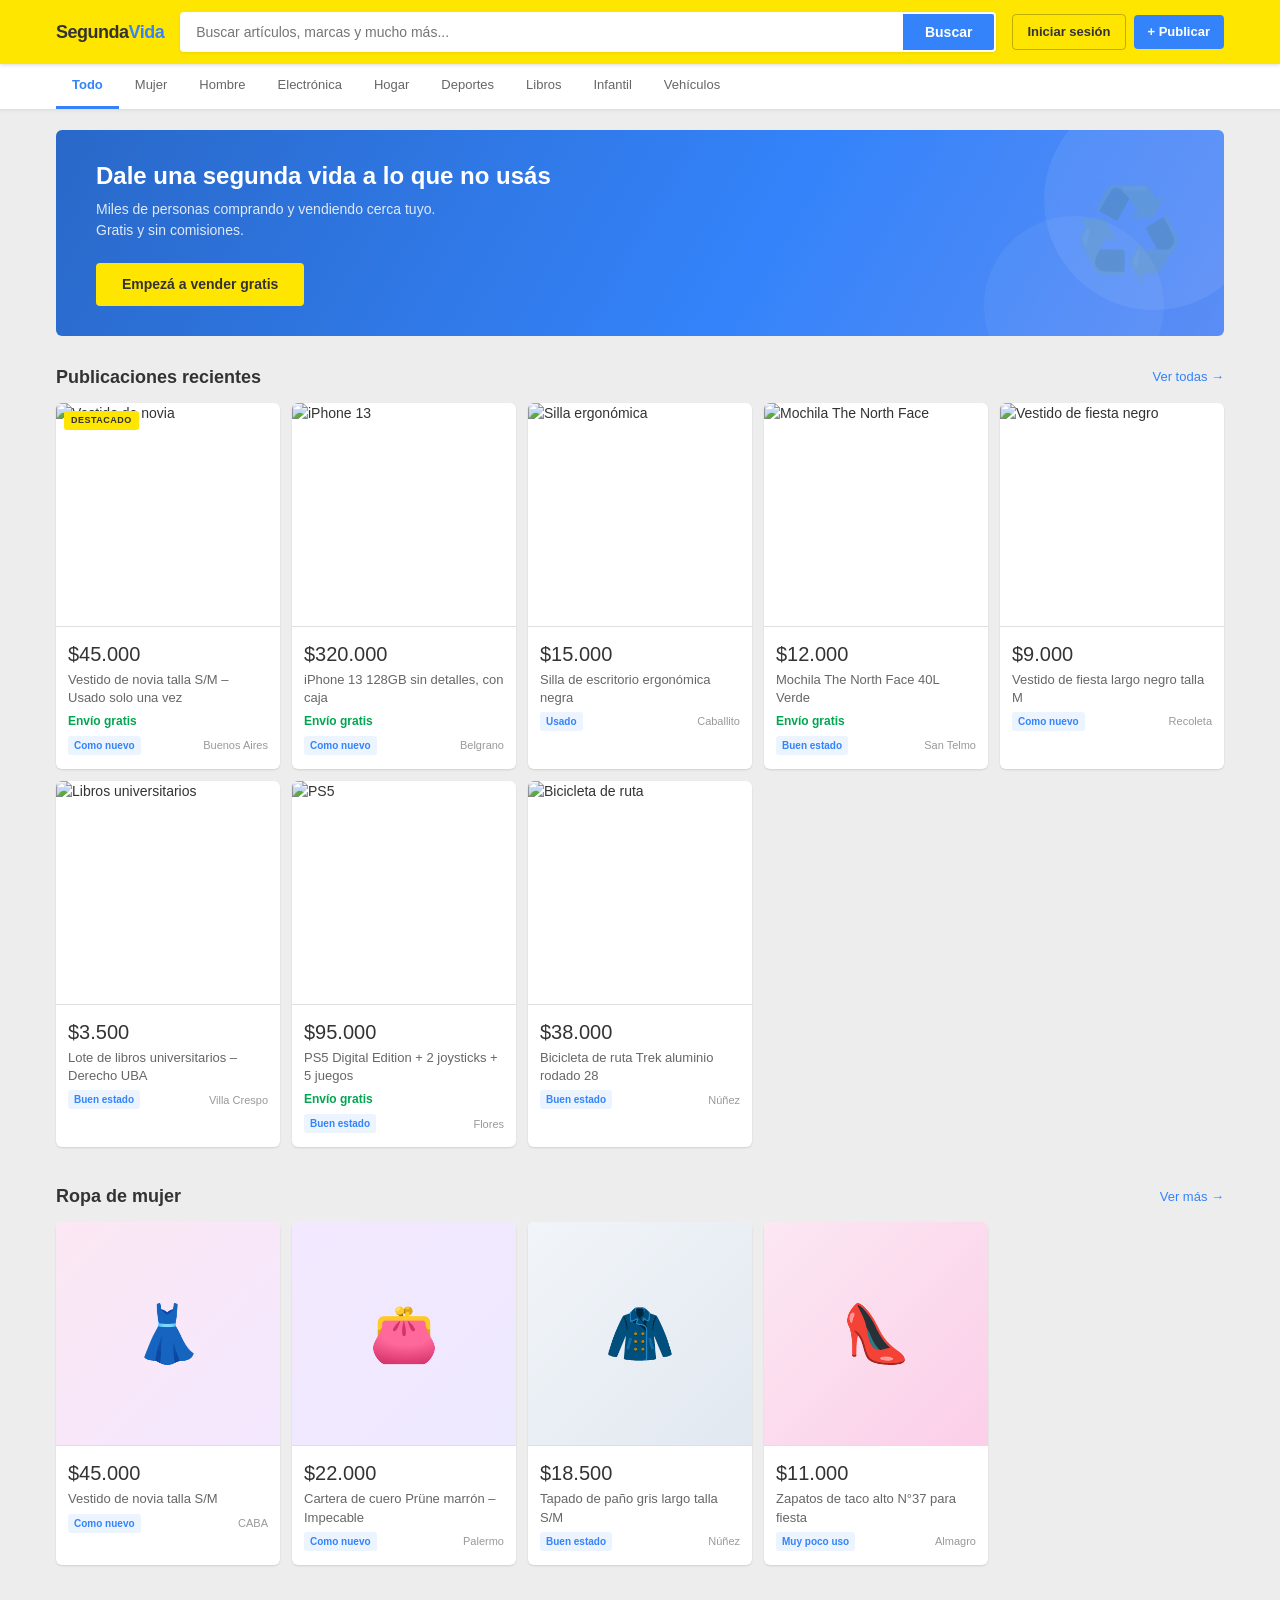
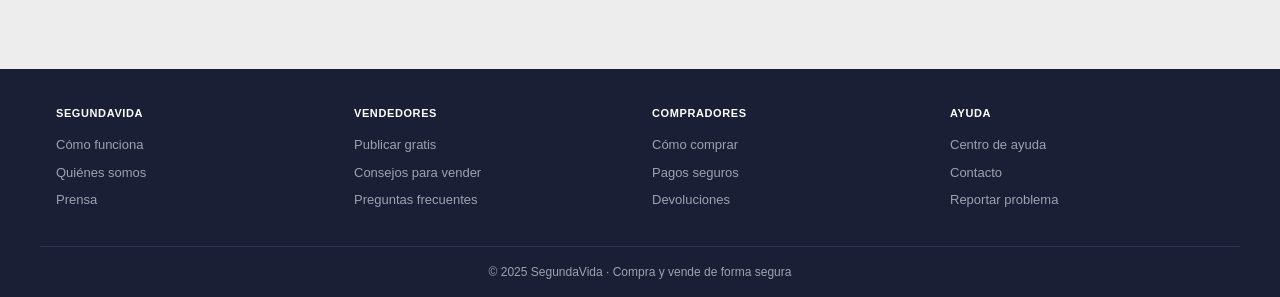
==== commit 3ad0d7e4: "Reemplazar emojis con fotos reales en publicaciones recientes Se reemplazaron los 8 placeholders de " ====
--- a/index.html
+++ b/index.html
@@ -62,7 +62,7 @@
 
       <!-- FEATURED: THE WEDDING DRESS -->
       <a href="vestido.html" class="listing-card featured">
-        <div class="card-image-placeholder" style="background: linear-gradient(135deg, #fce7f3 0%, #f3e8ff 100%);">👗</div>
+        <img class="card-image" src="https://images.unsplash.com/photo-1568452843836-a09e2ca27c3f?auto=format&fit=crop&w=400&q=80" alt="Vestido de novia">
         <div class="card-body">
           <div class="card-price">$45.000</div>
           <div class="card-title">Vestido de novia talla S/M – Usado solo una vez</div>
@@ -75,7 +75,7 @@
       </a>
 
       <a href="#" class="listing-card">
-        <div class="card-image-placeholder" style="background: linear-gradient(135deg, #dbeafe 0%, #ede9fe 100%);">📱</div>
+        <img class="card-image" src="https://images.unsplash.com/photo-1510557880182-3d4d3cba35a5?auto=format&fit=crop&w=400&q=80" alt="iPhone 13">
         <div class="card-body">
           <div class="card-price">$320.000</div>
           <div class="card-title">iPhone 13 128GB sin detalles, con caja</div>
@@ -88,7 +88,7 @@
       </a>
 
       <a href="#" class="listing-card">
-        <div class="card-image-placeholder" style="background: linear-gradient(135deg, #dcfce7 0%, #d1fae5 100%);">🛋️</div>
+        <img class="card-image" src="https://images.unsplash.com/photo-1580480055273-228ff5388ef8?auto=format&fit=crop&w=400&q=80" alt="Silla ergonómica">
         <div class="card-body">
           <div class="card-price">$15.000</div>
           <div class="card-title">Silla de escritorio ergonómica negra</div>
@@ -100,7 +100,7 @@
       </a>
 
       <a href="#" class="listing-card">
-        <div class="card-image-placeholder" style="background: linear-gradient(135deg, #fef3c7 0%, #fde68a 100%);">🎒</div>
+        <img class="card-image" src="https://images.unsplash.com/photo-1553062407-98eeb64c6a62?auto=format&fit=crop&w=400&q=80" alt="Mochila The North Face">
         <div class="card-body">
           <div class="card-price">$12.000</div>
           <div class="card-title">Mochila The North Face 40L Verde</div>
@@ -113,7 +113,7 @@
       </a>
 
       <a href="#" class="listing-card">
-        <div class="card-image-placeholder" style="background: linear-gradient(135deg, #fce7f3 0%, #fbcfe8 100%);">👗</div>
+        <img class="card-image" src="https://images.unsplash.com/photo-1596783074918-c84cb06531ca?auto=format&fit=crop&w=400&q=80" alt="Vestido de fiesta negro">
         <div class="card-body">
           <div class="card-price">$9.000</div>
           <div class="card-title">Vestido de fiesta largo negro talla M</div>
@@ -125,7 +125,7 @@
       </a>
 
       <a href="#" class="listing-card">
-        <div class="card-image-placeholder" style="background: linear-gradient(135deg, #e0f2fe 0%, #bae6fd 100%);">📚</div>
+        <img class="card-image" src="https://images.unsplash.com/photo-1481627834876-b7833e8f5570?auto=format&fit=crop&w=400&q=80" alt="Libros universitarios">
         <div class="card-body">
           <div class="card-price">$3.500</div>
           <div class="card-title">Lote de libros universitarios – Derecho UBA</div>
@@ -137,7 +137,7 @@
       </a>
 
       <a href="#" class="listing-card">
-        <div class="card-image-placeholder" style="background: linear-gradient(135deg, #ede9fe 0%, #ddd6fe 100%);">🎮</div>
+        <img class="card-image" src="https://images.unsplash.com/photo-1606813907291-d86efa9b94db?auto=format&fit=crop&w=400&q=80" alt="PS5">
         <div class="card-body">
           <div class="card-price">$95.000</div>
           <div class="card-title">PS5 Digital Edition + 2 joysticks + 5 juegos</div>
@@ -150,7 +150,7 @@
       </a>
 
       <a href="#" class="listing-card">
-        <div class="card-image-placeholder" style="background: linear-gradient(135deg, #fef9c3 0%, #fde68a 100%);">🚲</div>
+        <img class="card-image" src="https://images.unsplash.com/photo-1485965120184-e220f721d03e?auto=format&fit=crop&w=400&q=80" alt="Bicicleta de ruta">
         <div class="card-body">
           <div class="card-price">$38.000</div>
           <div class="card-title">Bicicleta de ruta Trek aluminio rodado 28</div>
--- a/css/style.css
+++ b/css/style.css
@@ -307,6 +307,14 @@
   align-items: center;
   justify-content: center;
   font-size: 56px;
+  border-bottom: 1px solid var(--border);
+}
+
+.card-image {
+  width: 100%;
+  aspect-ratio: 1/1;
+  object-fit: cover;
+  display: block;
   border-bottom: 1px solid var(--border);
 }
 
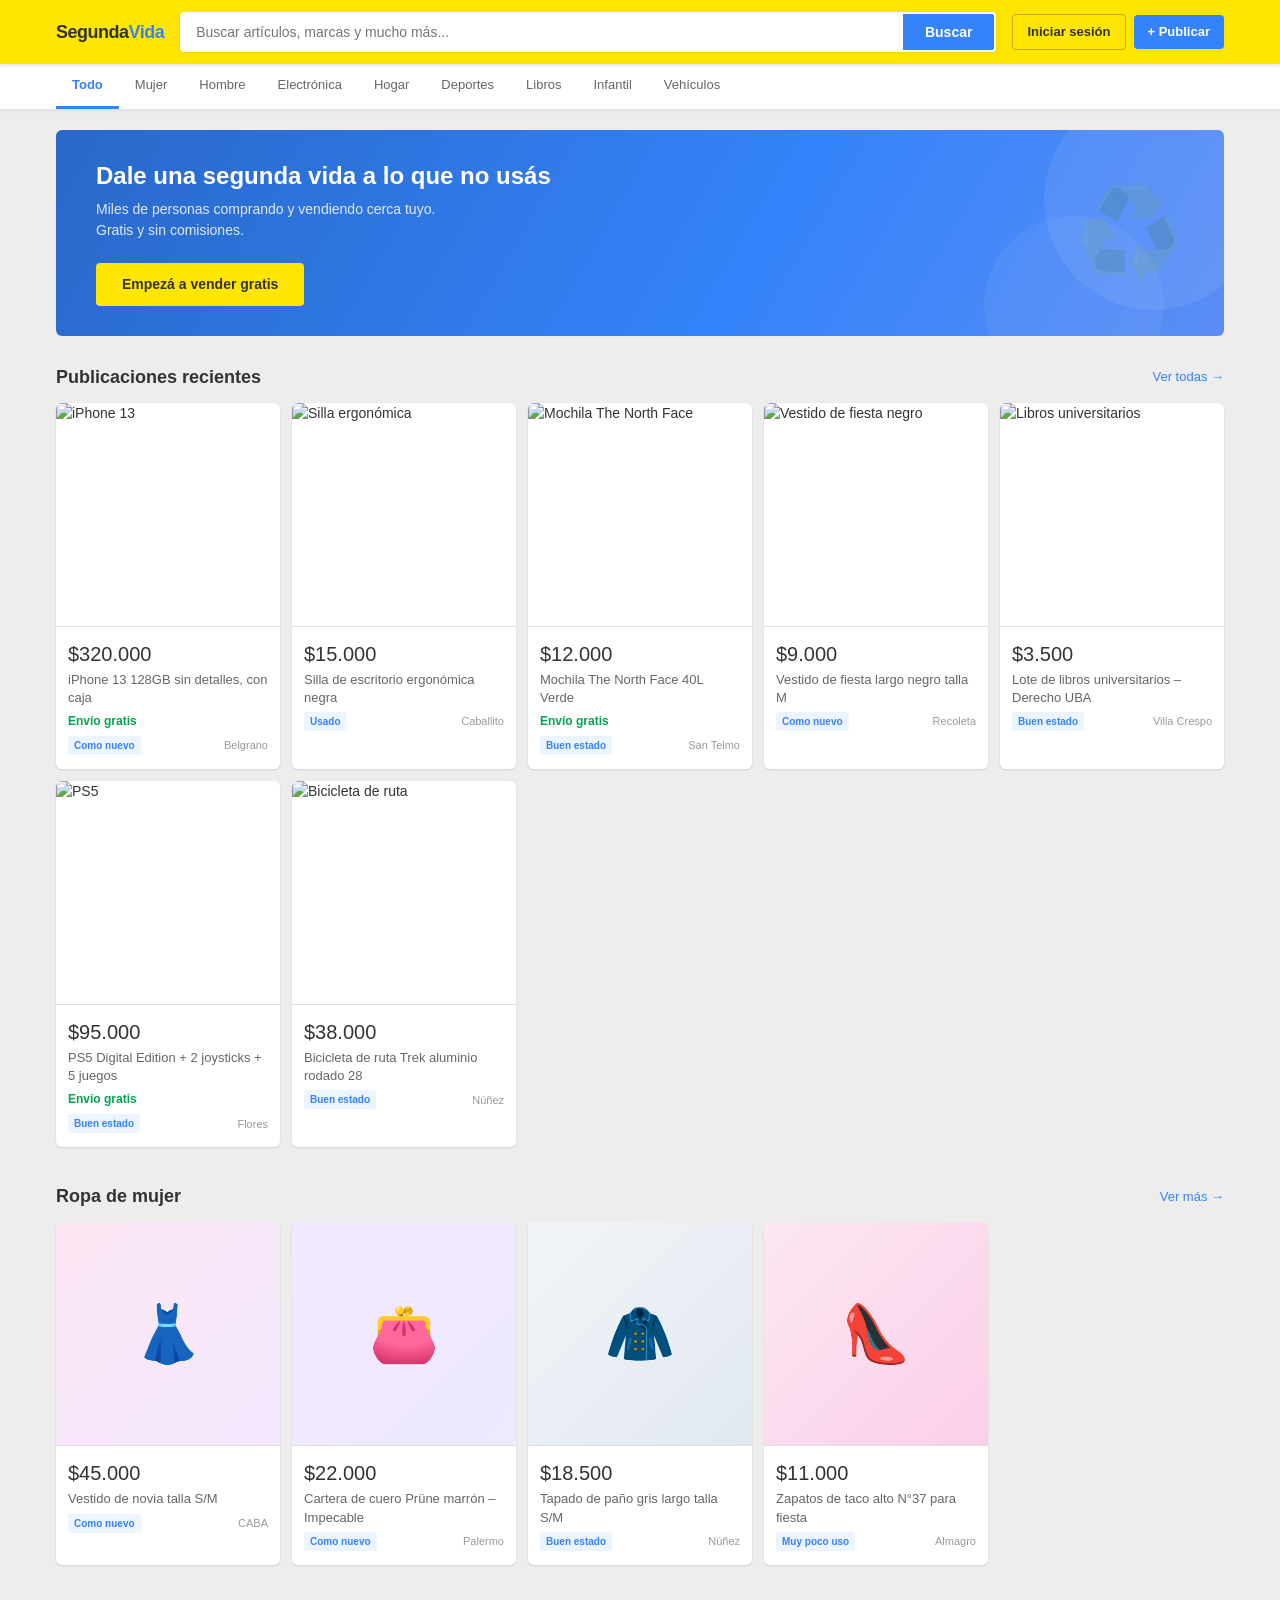
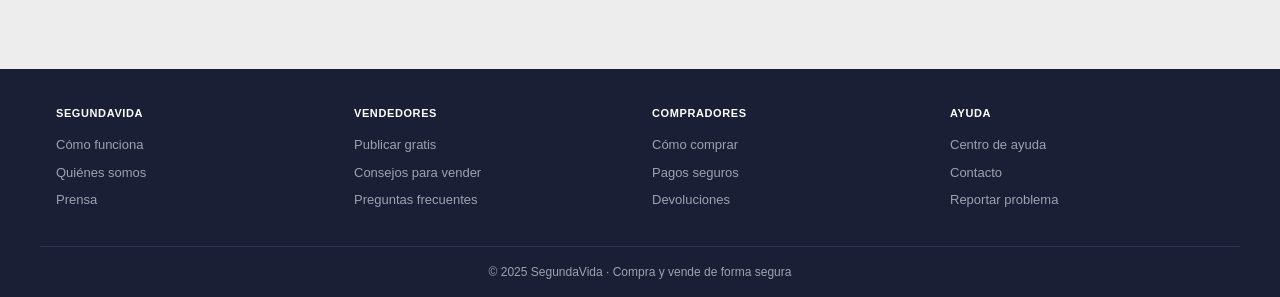
==== commit 0898ea6c: "Sacar vestido de novia y mejorar responsive en mobile Se eliminó la card del vestido de novia de pub" ====
--- a/index.html
+++ b/index.html
@@ -60,20 +60,6 @@
 
     <div class="listing-grid">
 
-      <!-- FEATURED: THE WEDDING DRESS -->
-      <a href="vestido.html" class="listing-card featured">
-        <img class="card-image" src="https://images.unsplash.com/photo-1568452843836-a09e2ca27c3f?auto=format&fit=crop&w=400&q=80" alt="Vestido de novia">
-        <div class="card-body">
-          <div class="card-price">$45.000</div>
-          <div class="card-title">Vestido de novia talla S/M – Usado solo una vez</div>
-          <div class="card-shipping">Envío gratis</div>
-          <div class="card-meta">
-            <span class="card-condition">Como nuevo</span>
-            <span>Buenos Aires</span>
-          </div>
-        </div>
-      </a>
-
       <a href="#" class="listing-card">
         <img class="card-image" src="https://images.unsplash.com/photo-1510557880182-3d4d3cba35a5?auto=format&fit=crop&w=400&q=80" alt="iPhone 13">
         <div class="card-body">
--- a/css/style.css
+++ b/css/style.css
@@ -1036,7 +1036,12 @@
 @media (max-width: 600px) {
   .hero-banner { flex-direction: column; text-align: center; padding: 24px 20px; }
   .hero-emoji { display: none; }
-  .listing-grid { grid-template-columns: repeat(2, 1fr); }
+  .listing-grid { grid-template-columns: repeat(2, 1fr); gap: 10px; }
+  .card-image { aspect-ratio: 4/3; }
+  .card-image-placeholder { aspect-ratio: 4/3; font-size: 40px; }
+  .card-body { padding: 8px 10px 10px; }
+  .card-price { font-size: 16px; }
+  .card-title { font-size: 13px; }
   .photo-upload-grid { grid-template-columns: repeat(2, 1fr); }
   .header-actions .btn-login { display: none; }
   .condition-options { flex-direction: column; }
@@ -1044,3 +1049,8 @@
   .search-bar button { font-size: 0; padding: 0 14px; }
   .search-bar button::after { content: '🔍'; font-size: 16px; }
 }
+
+@media (max-width: 380px) {
+  .listing-grid { grid-template-columns: 1fr; }
+  .card-image { aspect-ratio: 16/9; }
+}
